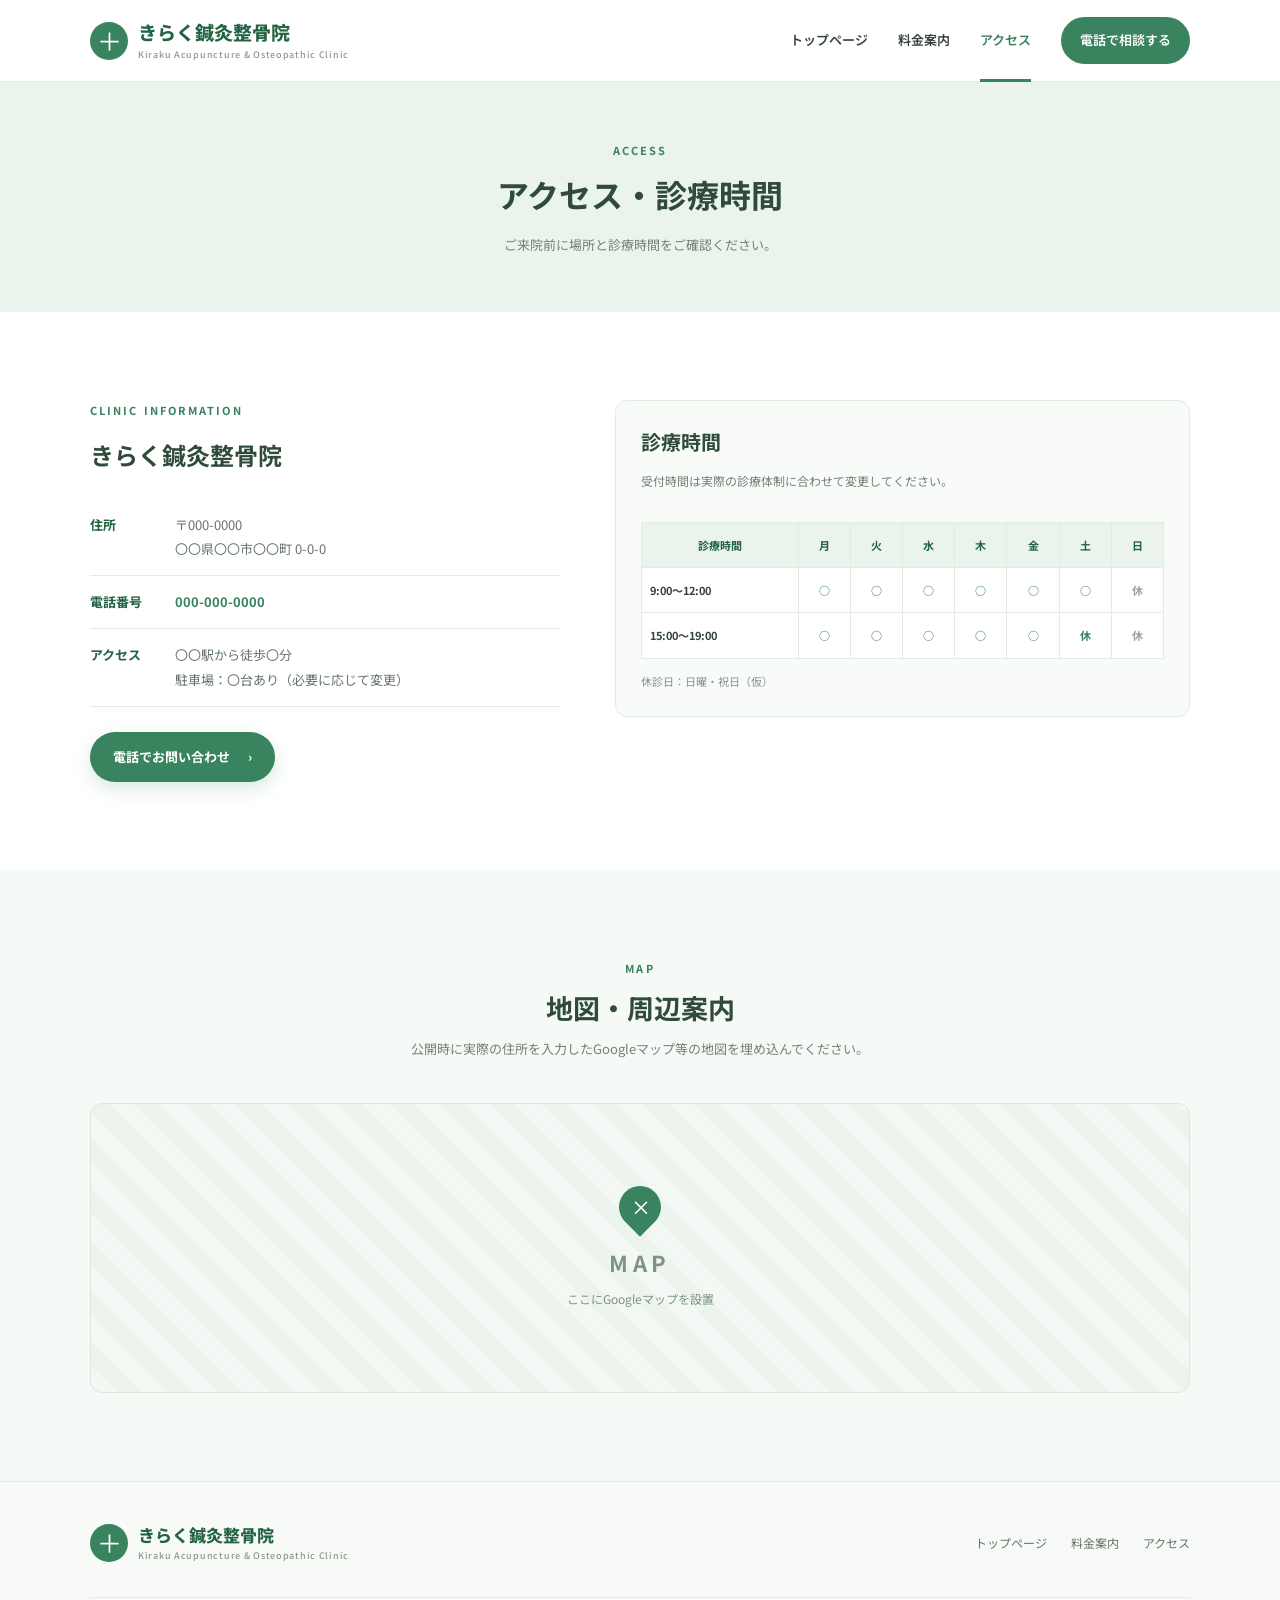
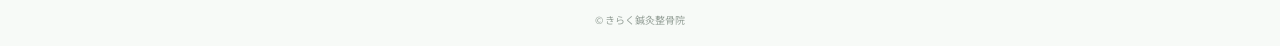
==== access.html @ f4333ecb "Add files via upload" ====
<!doctype html>
<html lang="ja">
<head><meta charset="utf-8"><meta name="viewport" content="width=device-width, initial-scale=1"><meta name="description" content="きらく鍼灸整骨院へのアクセス・診療時間。"><title>アクセス｜きらく鍼灸整骨院</title><link rel="stylesheet" href="style.css"></head>
<body>
<header class="site-header"><div class="container header-inner"><a class="logo" href="index.html"><span class="logo-mark">＋</span><span>きらく鍼灸整骨院<small>Kiraku Acupuncture & Osteopathic Clinic</small></span></a><button class="menu-toggle" aria-label="メニューを開く" aria-expanded="false" aria-controls="global-nav"><span></span><span></span><span></span></button><nav id="global-nav" class="global-nav" aria-label="メインメニュー"><a href="index.html">トップページ</a><a href="price.html">料金案内</a><a class="active" href="access.html">アクセス</a><a class="nav-cta" href="tel:0000000000">電話で相談する</a></nav></div></header>
<main>
  <section class="page-hero"><div class="container"><p class="section-label">ACCESS</p><h1>アクセス・診療時間</h1><p>ご来院前に場所と診療時間をご確認ください。</p></div></section>
  <section class="section"><div class="container access-grid">
    <div class="access-info"><p class="section-label">CLINIC INFORMATION</p><h2>きらく鍼灸整骨院</h2><dl class="info-list"><div><dt>住所</dt><dd>〒000-0000<br>〇〇県〇〇市〇〇町 0-0-0</dd></div><div><dt>電話番号</dt><dd><a href="tel:0000000000">000-000-0000</a></dd></div><div><dt>アクセス</dt><dd>〇〇駅から徒歩〇分<br>駐車場：〇台あり（必要に応じて変更）</dd></div></dl><a class="button button-primary" href="tel:0000000000">電話でお問い合わせ <span>›</span></a></div>
    <div class="hours-card"><h2>診療時間</h2><p class="muted">受付時間は実際の診療体制に合わせて変更してください。</p><div class="table-scroll"><table class="hours-table"><thead><tr><th>診療時間</th><th>月</th><th>火</th><th>水</th><th>木</th><th>金</th><th>土</th><th>日</th></tr></thead><tbody><tr><th>9:00〜12:00</th><td>○</td><td>○</td><td>○</td><td>○</td><td>○</td><td>○</td><td>休</td></tr><tr><th>15:00〜19:00</th><td>○</td><td>○</td><td>○</td><td>○</td><td>○</td><td>休</td><td>休</td></tr></tbody></table></div><p class="price-footnote">休診日：日曜・祝日（仮）</p></div>
  </div></section>
  <section class="section map-section"><div class="container"><div class="section-heading"><p class="section-label">MAP</p><h2>地図・周辺案内</h2><p>公開時に実際の住所を入力したGoogleマップ等の地図を埋め込んでください。</p></div><div class="map-placeholder"><div class="map-pin">＋</div><strong>MAP</strong><span>ここにGoogleマップを設置</span></div></div></section>
</main>
<footer class="site-footer"><div class="container footer-inner"><a class="logo footer-logo" href="index.html"><span class="logo-mark">＋</span><span>きらく鍼灸整骨院<small>Kiraku Acupuncture & Osteopathic Clinic</small></span></a><nav class="footer-nav"><a href="index.html">トップページ</a><a href="price.html">料金案内</a><a href="access.html">アクセス</a></nav></div><div class="container copyright">© きらく鍼灸整骨院</div></footer><script src="script.js"></script>
</body></html>
---- style.css ----
@import url('https://fonts.googleapis.com/css2?family=Noto+Sans+JP:wght@400;500;600;700;800&display=swap');
:root{--green:#39835f;--green-dark:#246344;--green-light:#eaf4ed;--mint:#f5faf6;--text:#34443a;--muted:#748078;--line:#e3ebe5;--white:#fff;--shadow:0 12px 35px rgba(36,99,68,.08)}
*{box-sizing:border-box}html{scroll-behavior:smooth}body{margin:0;color:var(--text);font-family:'Noto Sans JP',sans-serif;line-height:1.85;font-size:15px}a{color:inherit;text-decoration:none}button{font:inherit}.container{width:min(1100px,calc(100% - 48px));margin-inline:auto}.site-header{height:82px;background:rgba(255,255,255,.96);border-bottom:1px solid var(--line);position:sticky;top:0;z-index:20}.header-inner,.footer-inner{height:100%;display:flex;align-items:center;justify-content:space-between}.logo{display:flex;align-items:center;gap:10px;color:var(--green-dark);font-weight:800;font-size:19px;line-height:1.3}.logo small{display:block;font-size:9px;letter-spacing:.08em;font-weight:500;color:#8a9a8f;margin-top:4px}.logo-mark{display:grid;place-items:center;width:38px;height:38px;border-radius:50%;background:var(--green);color:white;font-size:25px;font-weight:400}.global-nav{display:flex;align-items:center;gap:30px;font-size:13px;font-weight:600}.global-nav>a:not(.nav-cta){padding:29px 0 26px;border-bottom:3px solid transparent}.global-nav>a.active,.global-nav>a:not(.nav-cta):hover{color:var(--green);border-color:var(--green)}.nav-cta{background:var(--green);color:white;padding:11px 19px;border-radius:30px;transition:.2s}.nav-cta:hover,.button-primary:hover{background:var(--green-dark);transform:translateY(-2px)}.menu-toggle{display:none;background:none;border:0;padding:8px}.hero{min-height:570px;background:linear-gradient(110deg,#f3faf4 0%,#edf6ef 58%,#e4f0e7 100%);position:relative;overflow:hidden;display:flex;align-items:center}.hero-content{position:relative;z-index:2;padding-block:90px}.eyebrow,.section-label{font-size:11px;letter-spacing:.19em;font-weight:700;color:var(--green);margin:0 0 16px}.hero h1{font-size:clamp(32px,4.2vw,50px);line-height:1.55;letter-spacing:.03em;margin:0 0 20px;color:#2d4938}.hero h1 span{color:var(--green)}.hero-lead{font-size:15px;color:#66766b;line-height:2}.hero-actions{display:flex;gap:13px;margin-top:30px}.button{display:inline-flex;align-items:center;justify-content:center;gap:18px;padding:13px 23px;border-radius:30px;font-size:13px;font-weight:700;transition:.2s}.button-primary{background:var(--green);color:white;box-shadow:0 7px 18px rgba(57,131,95,.18)}.button-outline{border:1px solid #a9c5b1;color:var(--green-dark);background:rgba(255,255,255,.55)}.button-outline:hover{background:white}.hero-note{font-size:11px;color:#819087;margin-top:18px}.hero-decoration{position:absolute;right:4%;top:0;width:47%;height:100%;pointer-events:none}.circle{position:absolute;border-radius:50%;border:1px solid rgba(57,131,95,.15)}.circle-one{width:470px;height:470px;right:2%;top:45px;background:rgba(255,255,255,.18)}.circle-two{width:330px;height:330px;right:14%;top:115px;background:rgba(255,255,255,.24)}.leaf{position:absolute;right:29%;top:35%;font-size:130px;color:rgba(57,131,95,.18)}.section{padding:88px 0}.intro-grid{display:grid;grid-template-columns:1fr 1.1fr;gap:80px;align-items:center}.section h2{font-size:30px;line-height:1.6;margin:0;color:#304b39}.green-text{color:var(--green)}.intro-copy{color:#68776d;line-height:2.1}.intro-copy p{margin:0 0 14px}.features-section,.map-section{background:var(--mint)}.section-heading{text-align:center;margin-bottom:42px}.section-heading .section-label{margin-bottom:8px}.section-heading h2{font-size:27px}.section-heading>p:last-child{font-size:13px;color:var(--muted);margin:8px 0 0}.feature-grid{display:grid;grid-template-columns:repeat(3,1fr);gap:22px}.feature-card{background:white;border:1px solid #edf2ee;border-radius:13px;padding:30px 26px;box-shadow:var(--shadow)}.feature-icon{width:48px;height:48px;border-radius:50%;display:grid;place-items:center;background:var(--green-light);color:var(--green);font-size:24px;margin-bottom:18px}.feature-card h3{font-size:16px;margin:0 0 10px}.feature-card p{font-size:13px;color:var(--muted);margin:0;line-height:1.9}.cta-section{background:var(--green-dark);color:white;padding:58px 0}.cta-inner{display:flex;justify-content:space-between;align-items:center;gap:30px}.cta-section .section-label{color:#c6e2ce}.cta-section h2{font-size:27px;color:white;margin:0 0 10px}.cta-section p:not(.section-label){color:#d9e9dd;font-size:13px;margin:0}.button-white{background:white;color:var(--green-dark);white-space:nowrap;padding:16px 25px}.site-footer{background:#f7faf7;border-top:1px solid var(--line);padding:28px 0 16px}.footer-inner{min-height:65px}.footer-logo{font-size:17px}.footer-nav{display:flex;gap:24px;font-size:12px;color:#65746a}.footer-nav a:hover{color:var(--green)}.copyright{border-top:1px solid var(--line);margin-top:22px;padding-top:13px;text-align:center;color:#96a199;font-size:10px}.page-hero{background:var(--green-light);padding:58px 0 55px;text-align:center}.page-hero .section-label{margin-bottom:5px}.page-hero h1{font-size:32px;margin:0;color:#304b39}.page-hero p:last-child{font-size:13px;color:var(--muted);margin:8px 0 0}.narrow-container{max-width:820px}.notice{padding:18px 22px;border-left:4px solid #91b99c;background:#f4f9f5;border-radius:5px;margin-bottom:35px}.notice strong{color:var(--green-dark)}.notice p{font-size:12px;color:#69786e;margin:4px 0 0}.price-block{border:1px solid var(--line);border-radius:12px;padding:25px 28px;margin-bottom:24px;box-shadow:var(--shadow)}.price-block-heading{display:flex;align-items:center;justify-content:space-between;border-bottom:1px solid var(--line);padding-bottom:15px;margin-bottom:14px}.price-block-heading h2{font-size:20px;margin:0}.price-block-heading span{font-size:11px;color:var(--green);background:var(--green-light);padding:4px 12px;border-radius:20px}.muted{font-size:12px;color:var(--muted)}.price-row{display:flex;justify-content:space-between;gap:20px;padding:15px 2px;border-bottom:1px dashed var(--line);font-size:13px}.price-row:last-of-type{border-bottom:0}.price-row strong{color:var(--green-dark);text-align:right}.price-row small{font-weight:400;font-size:11px}.price-footnote{font-size:11px;color:#87938b;margin:12px 0 0}.center-action{text-align:center;padding-top:20px}.center-action p{font-size:13px;color:var(--muted)}.access-grid{display:grid;grid-template-columns:.9fr 1.1fr;gap:55px;align-items:start}.access-info h2{font-size:24px;margin:0 0 25px}.info-list{margin:0 0 25px}.info-list>div{display:grid;grid-template-columns:85px 1fr;padding:14px 0;border-bottom:1px solid var(--line);font-size:13px}.info-list dt{font-weight:700;color:var(--green-dark)}.info-list dd{margin:0;color:#65746a}.info-list dd a{color:var(--green);font-weight:700}.hours-card{background:#f8fbf8;border:1px solid var(--line);border-radius:12px;padding:25px}.hours-card h2{font-size:20px;margin:0}.table-scroll{overflow-x:auto}.hours-table{width:100%;border-collapse:collapse;text-align:center;font-size:11px;white-space:nowrap;margin-top:18px}.hours-table th,.hours-table td{padding:12px 8px;border:1px solid #e2ebe4}.hours-table thead th{background:#eaf4ed;color:var(--green-dark)}.hours-table tbody th{background:white;text-align:left}.hours-table td{background:white;color:var(--green);font-weight:700}.hours-table td:last-child{color:#9aa49d}.map-placeholder{min-height:290px;border:1px solid #dce8df;border-radius:12px;background:repeating-linear-gradient(45deg,#f4f8f4,#f4f8f4 18px,#edf4ee 18px,#edf4ee 36px);display:flex;flex-direction:column;align-items:center;justify-content:center;color:#7d9383;gap:5px}.map-placeholder strong{letter-spacing:.2em;font-size:22px}.map-placeholder span{font-size:12px}.map-pin{width:42px;height:42px;border-radius:50% 50% 50% 0;transform:rotate(-45deg);background:var(--green);color:white;display:grid;place-items:center;font-size:23px;margin-bottom:9px}.map-pin::first-letter{transform:rotate(45deg)}.sp-only{display:none}
@media(max-width:800px){.global-nav{gap:16px}.global-nav>a:not(.nav-cta){font-size:12px}.nav-cta{padding:9px 13px}.hero-decoration{right:-16%;opacity:.7}.intro-grid{gap:35px}.access-grid{gap:28px}}
@media(max-width:640px){body{font-size:14px}.container{width:min(100% - 36px,520px)}.site-header{height:70px}.logo{font-size:16px}.logo-mark{width:34px;height:34px}.logo small{font-size:8px}.menu-toggle{display:flex;flex-direction:column;gap:5px}.menu-toggle span{display:block;width:24px;height:2px;background:var(--green-dark);border-radius:2px}.global-nav{display:none;position:absolute;top:69px;left:0;right:0;background:white;padding:12px 22px 20px;box-shadow:0 12px 20px rgba(0,0,0,.08);align-items:stretch;gap:0;flex-direction:column}.global-nav.open{display:flex}.global-nav>a:not(.nav-cta){padding:12px 3px;border-bottom:1px solid var(--line)}.global-nav>a.active{border-bottom:1px solid var(--line)}.nav-cta{text-align:center;margin-top:13px}.hero{min-height:540px}.hero-content{padding-block:75px}.hero h1{font-size:31px}.hero-lead{font-size:13px}.hero-decoration{right:-55%;opacity:.55}.circle-one{width:350px;height:350px}.circle-two{width:250px;height:250px}.leaf{font-size:90px}.hero-actions{align-items:flex-start;flex-direction:column}.button{min-width:205px}.sp-only{display:block}.section{padding:62px 0}.intro-grid{grid-template-columns:1fr;gap:18px}.section h2{font-size:25px}.feature-grid{grid-template-columns:1fr;gap:14px}.feature-card{padding:24px}.section-heading{margin-bottom:28px}.section-heading h2{font-size:23px}.cta-inner{align-items:flex-start;flex-direction:column}.cta-section h2{font-size:24px}.footer-inner{align-items:flex-start;flex-direction:column;gap:20px}.footer-nav{flex-wrap:wrap;gap:18px}.page-hero{padding:43px 0}.page-hero h1{font-size:27px}.price-block{padding:20px 17px}.price-block-heading h2{font-size:18px}.price-row{font-size:12px;gap:10px}.access-grid{grid-template-columns:1fr;gap:30px}.hours-card{padding:19px 14px}.hours-table{font-size:10px}.hours-table th,.hours-table td{padding:10px 6px}.info-list>div{grid-template-columns:75px 1fr}.map-placeholder{min-height:230px}}
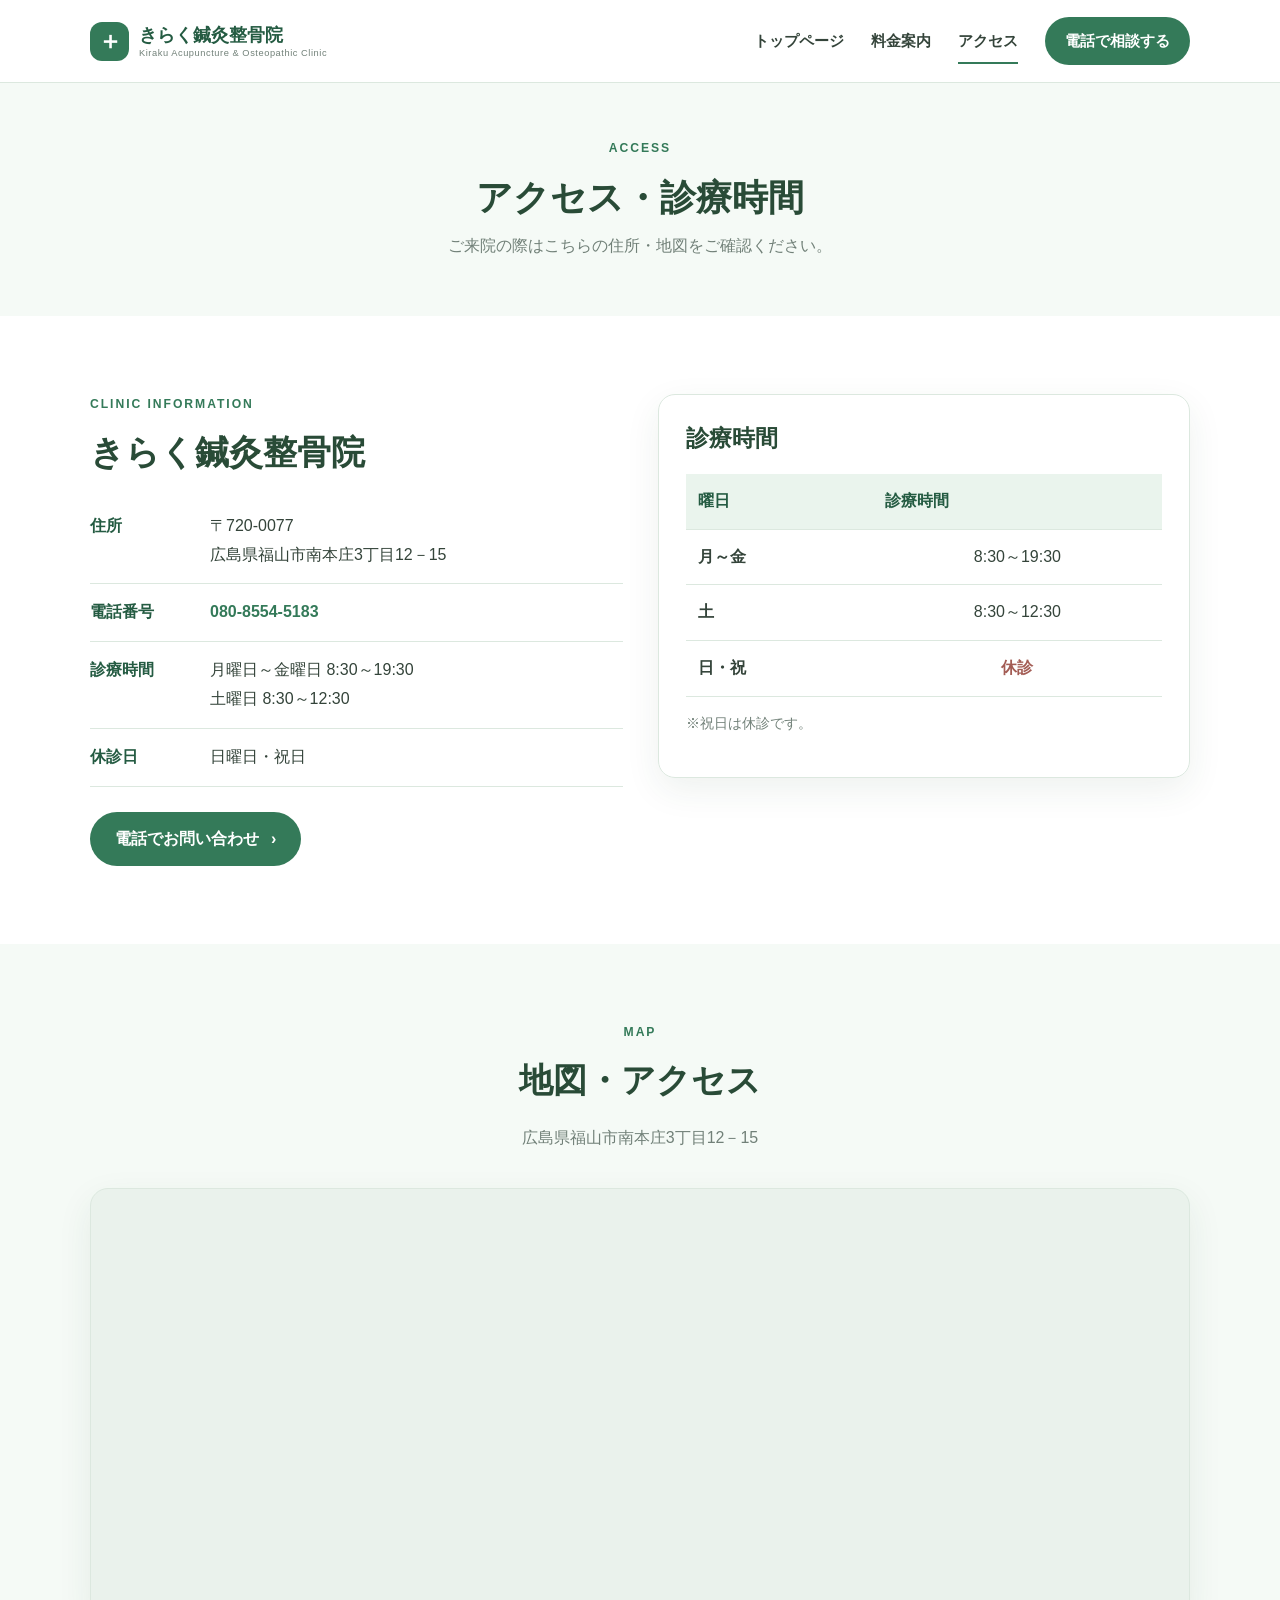
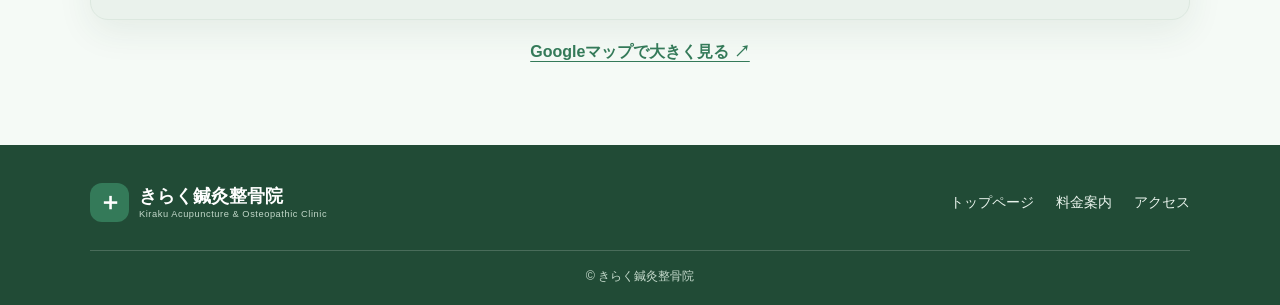
==== commit 4f86242d: "Add files via upload" ====
--- a/access.html
+++ b/access.html
@@ -1,15 +1,44 @@
 <!doctype html>
 <html lang="ja">
-<head><meta charset="utf-8"><meta name="viewport" content="width=device-width, initial-scale=1"><meta name="description" content="きらく鍼灸整骨院へのアクセス・診療時間。"><title>アクセス｜きらく鍼灸整骨院</title><link rel="stylesheet" href="style.css"></head>
+<head>
+  <meta charset="utf-8">
+  <meta name="viewport" content="width=device-width, initial-scale=1">
+  <meta name="description" content="きらく鍼灸整骨院へのアクセス・診療時間。広島県福山市南本庄3丁目12-15。">
+  <title>アクセス・診療時間｜きらく鍼灸整骨院</title>
+  <link rel="stylesheet" href="style.css">
+</head>
 <body>
-<header class="site-header"><div class="container header-inner"><a class="logo" href="index.html"><span class="logo-mark">＋</span><span>きらく鍼灸整骨院<small>Kiraku Acupuncture & Osteopathic Clinic</small></span></a><button class="menu-toggle" aria-label="メニューを開く" aria-expanded="false" aria-controls="global-nav"><span></span><span></span><span></span></button><nav id="global-nav" class="global-nav" aria-label="メインメニュー"><a href="index.html">トップページ</a><a href="price.html">料金案内</a><a class="active" href="access.html">アクセス</a><a class="nav-cta" href="tel:0000000000">電話で相談する</a></nav></div></header>
+<header class="site-header"><div class="container header-inner">
+  <a class="logo" href="index.html"><span class="logo-mark">＋</span><span>きらく鍼灸整骨院<small>Kiraku Acupuncture &amp; Osteopathic Clinic</small></span></a>
+  <button class="menu-toggle" aria-label="メニューを開く" aria-expanded="false" aria-controls="global-nav"><span></span><span></span><span></span></button>
+  <nav id="global-nav" class="global-nav" aria-label="メインメニュー"><a href="index.html">トップページ</a><a href="price.html">料金案内</a><a class="active" href="access.html">アクセス</a><a class="nav-cta" href="tel:08085545183">電話で相談する</a></nav>
+</div></header>
 <main>
-  <section class="page-hero"><div class="container"><p class="section-label">ACCESS</p><h1>アクセス・診療時間</h1><p>ご来院前に場所と診療時間をご確認ください。</p></div></section>
+  <section class="page-hero"><div class="container"><p class="section-label">ACCESS</p><h1>アクセス・診療時間</h1><p>ご来院の際はこちらの住所・地図をご確認ください。</p></div></section>
   <section class="section"><div class="container access-grid">
-    <div class="access-info"><p class="section-label">CLINIC INFORMATION</p><h2>きらく鍼灸整骨院</h2><dl class="info-list"><div><dt>住所</dt><dd>〒000-0000<br>〇〇県〇〇市〇〇町 0-0-0</dd></div><div><dt>電話番号</dt><dd><a href="tel:0000000000">000-000-0000</a></dd></div><div><dt>アクセス</dt><dd>〇〇駅から徒歩〇分<br>駐車場：〇台あり（必要に応じて変更）</dd></div></dl><a class="button button-primary" href="tel:0000000000">電話でお問い合わせ <span>›</span></a></div>
-    <div class="hours-card"><h2>診療時間</h2><p class="muted">受付時間は実際の診療体制に合わせて変更してください。</p><div class="table-scroll"><table class="hours-table"><thead><tr><th>診療時間</th><th>月</th><th>火</th><th>水</th><th>木</th><th>金</th><th>土</th><th>日</th></tr></thead><tbody><tr><th>9:00〜12:00</th><td>○</td><td>○</td><td>○</td><td>○</td><td>○</td><td>○</td><td>休</td></tr><tr><th>15:00〜19:00</th><td>○</td><td>○</td><td>○</td><td>○</td><td>○</td><td>休</td><td>休</td></tr></tbody></table></div><p class="price-footnote">休診日：日曜・祝日（仮）</p></div>
+    <div class="access-info"><p class="section-label">CLINIC INFORMATION</p><h2>きらく鍼灸整骨院</h2>
+      <dl class="info-list">
+        <div><dt>住所</dt><dd>〒720-0077<br>広島県福山市南本庄3丁目12－15</dd></div>
+        <div><dt>電話番号</dt><dd><a href="tel:08085545183">080-8554-5183</a></dd></div>
+        <div><dt>診療時間</dt><dd>月曜日～金曜日 8:30～19:30<br>土曜日 8:30～12:30</dd></div>
+        <div><dt>休診日</dt><dd>日曜日・祝日</dd></div>
+      </dl>
+      <a class="button button-primary" href="tel:08085545183">電話でお問い合わせ <span>›</span></a>
+    </div>
+    <div class="hours-card"><h2>診療時間</h2>
+      <div class="table-scroll"><table class="hours-table"><thead><tr><th>曜日</th><th>診療時間</th></tr></thead><tbody>
+        <tr><th>月～金</th><td>8:30～19:30</td></tr>
+        <tr><th>土</th><td>8:30～12:30</td></tr>
+        <tr><th>日・祝</th><td class="closed">休診</td></tr>
+      </tbody></table></div>
+      <p class="price-footnote">※祝日は休診です。</p>
+    </div>
   </div></section>
-  <section class="section map-section"><div class="container"><div class="section-heading"><p class="section-label">MAP</p><h2>地図・周辺案内</h2><p>公開時に実際の住所を入力したGoogleマップ等の地図を埋め込んでください。</p></div><div class="map-placeholder"><div class="map-pin">＋</div><strong>MAP</strong><span>ここにGoogleマップを設置</span></div></div></section>
+  <section class="section map-section"><div class="container"><div class="section-heading"><p class="section-label">MAP</p><h2>地図・アクセス</h2><p>広島県福山市南本庄3丁目12－15</p></div>
+    <div class="map-frame"><iframe title="きらく鍼灸整骨院 周辺地図" src="https://www.google.com/maps?q=%E5%BA%83%E5%B3%B6%E7%9C%8C%E7%A6%8F%E5%B1%B1%E5%B8%82%E5%8D%97%E6%9C%AC%E5%BA%843%E4%B8%81%E7%9B%AE12-15&output=embed" loading="lazy" referrerpolicy="no-referrer-when-downgrade" allowfullscreen></iframe></div>
+    <div class="map-link-wrap"><a class="text-link" href="https://www.google.com/maps/search/?api=1&query=%E5%BA%83%E5%B3%B6%E7%9C%8C%E7%A6%8F%E5%B1%B1%E5%B8%82%E5%8D%97%E6%9C%AC%E5%BA%843%E4%B8%81%E7%9B%AE12-15" target="_blank" rel="noopener">Googleマップで大きく見る ↗</a></div>
+  </div></section>
 </main>
-<footer class="site-footer"><div class="container footer-inner"><a class="logo footer-logo" href="index.html"><span class="logo-mark">＋</span><span>きらく鍼灸整骨院<small>Kiraku Acupuncture & Osteopathic Clinic</small></span></a><nav class="footer-nav"><a href="index.html">トップページ</a><a href="price.html">料金案内</a><a href="access.html">アクセス</a></nav></div><div class="container copyright">© きらく鍼灸整骨院</div></footer><script src="script.js"></script>
-</body></html>
+<footer class="site-footer"><div class="container footer-inner"><a class="logo footer-logo" href="index.html"><span class="logo-mark">＋</span><span>きらく鍼灸整骨院<small>Kiraku Acupuncture &amp; Osteopathic Clinic</small></span></a><nav class="footer-nav"><a href="index.html">トップページ</a><a href="price.html">料金案内</a><a href="access.html">アクセス</a></nav></div><div class="container copyright">© きらく鍼灸整骨院</div></footer>
+<script src="script.js"></script>
+</body></html>
--- a/style.css
+++ b/style.css
@@ -1,5 +1,4 @@
-@import url('https://fonts.googleapis.com/css2?family=Noto+Sans+JP:wght@400;500;600;700;800&display=swap');
-:root{--green:#39835f;--green-dark:#246344;--green-light:#eaf4ed;--mint:#f5faf6;--text:#34443a;--muted:#748078;--line:#e3ebe5;--white:#fff;--shadow:0 12px 35px rgba(36,99,68,.08)}
-*{box-sizing:border-box}html{scroll-behavior:smooth}body{margin:0;color:var(--text);font-family:'Noto Sans JP',sans-serif;line-height:1.85;font-size:15px}a{color:inherit;text-decoration:none}button{font:inherit}.container{width:min(1100px,calc(100% - 48px));margin-inline:auto}.site-header{height:82px;background:rgba(255,255,255,.96);border-bottom:1px solid var(--line);position:sticky;top:0;z-index:20}.header-inner,.footer-inner{height:100%;display:flex;align-items:center;justify-content:space-between}.logo{display:flex;align-items:center;gap:10px;color:var(--green-dark);font-weight:800;font-size:19px;line-height:1.3}.logo small{display:block;font-size:9px;letter-spacing:.08em;font-weight:500;color:#8a9a8f;margin-top:4px}.logo-mark{display:grid;place-items:center;width:38px;height:38px;border-radius:50%;background:var(--green);color:white;font-size:25px;font-weight:400}.global-nav{display:flex;align-items:center;gap:30px;font-size:13px;font-weight:600}.global-nav>a:not(.nav-cta){padding:29px 0 26px;border-bottom:3px solid transparent}.global-nav>a.active,.global-nav>a:not(.nav-cta):hover{color:var(--green);border-color:var(--green)}.nav-cta{background:var(--green);color:white;padding:11px 19px;border-radius:30px;transition:.2s}.nav-cta:hover,.button-primary:hover{background:var(--green-dark);transform:translateY(-2px)}.menu-toggle{display:none;background:none;border:0;padding:8px}.hero{min-height:570px;background:linear-gradient(110deg,#f3faf4 0%,#edf6ef 58%,#e4f0e7 100%);position:relative;overflow:hidden;display:flex;align-items:center}.hero-content{position:relative;z-index:2;padding-block:90px}.eyebrow,.section-label{font-size:11px;letter-spacing:.19em;font-weight:700;color:var(--green);margin:0 0 16px}.hero h1{font-size:clamp(32px,4.2vw,50px);line-height:1.55;letter-spacing:.03em;margin:0 0 20px;color:#2d4938}.hero h1 span{color:var(--green)}.hero-lead{font-size:15px;color:#66766b;line-height:2}.hero-actions{display:flex;gap:13px;margin-top:30px}.button{display:inline-flex;align-items:center;justify-content:center;gap:18px;padding:13px 23px;border-radius:30px;font-size:13px;font-weight:700;transition:.2s}.button-primary{background:var(--green);color:white;box-shadow:0 7px 18px rgba(57,131,95,.18)}.button-outline{border:1px solid #a9c5b1;color:var(--green-dark);background:rgba(255,255,255,.55)}.button-outline:hover{background:white}.hero-note{font-size:11px;color:#819087;margin-top:18px}.hero-decoration{position:absolute;right:4%;top:0;width:47%;height:100%;pointer-events:none}.circle{position:absolute;border-radius:50%;border:1px solid rgba(57,131,95,.15)}.circle-one{width:470px;height:470px;right:2%;top:45px;background:rgba(255,255,255,.18)}.circle-two{width:330px;height:330px;right:14%;top:115px;background:rgba(255,255,255,.24)}.leaf{position:absolute;right:29%;top:35%;font-size:130px;color:rgba(57,131,95,.18)}.section{padding:88px 0}.intro-grid{display:grid;grid-template-columns:1fr 1.1fr;gap:80px;align-items:center}.section h2{font-size:30px;line-height:1.6;margin:0;color:#304b39}.green-text{color:var(--green)}.intro-copy{color:#68776d;line-height:2.1}.intro-copy p{margin:0 0 14px}.features-section,.map-section{background:var(--mint)}.section-heading{text-align:center;margin-bottom:42px}.section-heading .section-label{margin-bottom:8px}.section-heading h2{font-size:27px}.section-heading>p:last-child{font-size:13px;color:var(--muted);margin:8px 0 0}.feature-grid{display:grid;grid-template-columns:repeat(3,1fr);gap:22px}.feature-card{background:white;border:1px solid #edf2ee;border-radius:13px;padding:30px 26px;box-shadow:var(--shadow)}.feature-icon{width:48px;height:48px;border-radius:50%;display:grid;place-items:center;background:var(--green-light);color:var(--green);font-size:24px;margin-bottom:18px}.feature-card h3{font-size:16px;margin:0 0 10px}.feature-card p{font-size:13px;color:var(--muted);margin:0;line-height:1.9}.cta-section{background:var(--green-dark);color:white;padding:58px 0}.cta-inner{display:flex;justify-content:space-between;align-items:center;gap:30px}.cta-section .section-label{color:#c6e2ce}.cta-section h2{font-size:27px;color:white;margin:0 0 10px}.cta-section p:not(.section-label){color:#d9e9dd;font-size:13px;margin:0}.button-white{background:white;color:var(--green-dark);white-space:nowrap;padding:16px 25px}.site-footer{background:#f7faf7;border-top:1px solid var(--line);padding:28px 0 16px}.footer-inner{min-height:65px}.footer-logo{font-size:17px}.footer-nav{display:flex;gap:24px;font-size:12px;color:#65746a}.footer-nav a:hover{color:var(--green)}.copyright{border-top:1px solid var(--line);margin-top:22px;padding-top:13px;text-align:center;color:#96a199;font-size:10px}.page-hero{background:var(--green-light);padding:58px 0 55px;text-align:center}.page-hero .section-label{margin-bottom:5px}.page-hero h1{font-size:32px;margin:0;color:#304b39}.page-hero p:last-child{font-size:13px;color:var(--muted);margin:8px 0 0}.narrow-container{max-width:820px}.notice{padding:18px 22px;border-left:4px solid #91b99c;background:#f4f9f5;border-radius:5px;margin-bottom:35px}.notice strong{color:var(--green-dark)}.notice p{font-size:12px;color:#69786e;margin:4px 0 0}.price-block{border:1px solid var(--line);border-radius:12px;padding:25px 28px;margin-bottom:24px;box-shadow:var(--shadow)}.price-block-heading{display:flex;align-items:center;justify-content:space-between;border-bottom:1px solid var(--line);padding-bottom:15px;margin-bottom:14px}.price-block-heading h2{font-size:20px;margin:0}.price-block-heading span{font-size:11px;color:var(--green);background:var(--green-light);padding:4px 12px;border-radius:20px}.muted{font-size:12px;color:var(--muted)}.price-row{display:flex;justify-content:space-between;gap:20px;padding:15px 2px;border-bottom:1px dashed var(--line);font-size:13px}.price-row:last-of-type{border-bottom:0}.price-row strong{color:var(--green-dark);text-align:right}.price-row small{font-weight:400;font-size:11px}.price-footnote{font-size:11px;color:#87938b;margin:12px 0 0}.center-action{text-align:center;padding-top:20px}.center-action p{font-size:13px;color:var(--muted)}.access-grid{display:grid;grid-template-columns:.9fr 1.1fr;gap:55px;align-items:start}.access-info h2{font-size:24px;margin:0 0 25px}.info-list{margin:0 0 25px}.info-list>div{display:grid;grid-template-columns:85px 1fr;padding:14px 0;border-bottom:1px solid var(--line);font-size:13px}.info-list dt{font-weight:700;color:var(--green-dark)}.info-list dd{margin:0;color:#65746a}.info-list dd a{color:var(--green);font-weight:700}.hours-card{background:#f8fbf8;border:1px solid var(--line);border-radius:12px;padding:25px}.hours-card h2{font-size:20px;margin:0}.table-scroll{overflow-x:auto}.hours-table{width:100%;border-collapse:collapse;text-align:center;font-size:11px;white-space:nowrap;margin-top:18px}.hours-table th,.hours-table td{padding:12px 8px;border:1px solid #e2ebe4}.hours-table thead th{background:#eaf4ed;color:var(--green-dark)}.hours-table tbody th{background:white;text-align:left}.hours-table td{background:white;color:var(--green);font-weight:700}.hours-table td:last-child{color:#9aa49d}.map-placeholder{min-height:290px;border:1px solid #dce8df;border-radius:12px;background:repeating-linear-gradient(45deg,#f4f8f4,#f4f8f4 18px,#edf4ee 18px,#edf4ee 36px);display:flex;flex-direction:column;align-items:center;justify-content:center;color:#7d9383;gap:5px}.map-placeholder strong{letter-spacing:.2em;font-size:22px}.map-placeholder span{font-size:12px}.map-pin{width:42px;height:42px;border-radius:50% 50% 50% 0;transform:rotate(-45deg);background:var(--green);color:white;display:grid;place-items:center;font-size:23px;margin-bottom:9px}.map-pin::first-letter{transform:rotate(45deg)}.sp-only{display:none}
-@media(max-width:800px){.global-nav{gap:16px}.global-nav>a:not(.nav-cta){font-size:12px}.nav-cta{padding:9px 13px}.hero-decoration{right:-16%;opacity:.7}.intro-grid{gap:35px}.access-grid{gap:28px}}
-@media(max-width:640px){body{font-size:14px}.container{width:min(100% - 36px,520px)}.site-header{height:70px}.logo{font-size:16px}.logo-mark{width:34px;height:34px}.logo small{font-size:8px}.menu-toggle{display:flex;flex-direction:column;gap:5px}.menu-toggle span{display:block;width:24px;height:2px;background:var(--green-dark);border-radius:2px}.global-nav{display:none;position:absolute;top:69px;left:0;right:0;background:white;padding:12px 22px 20px;box-shadow:0 12px 20px rgba(0,0,0,.08);align-items:stretch;gap:0;flex-direction:column}.global-nav.open{display:flex}.global-nav>a:not(.nav-cta){padding:12px 3px;border-bottom:1px solid var(--line)}.global-nav>a.active{border-bottom:1px solid var(--line)}.nav-cta{text-align:center;margin-top:13px}.hero{min-height:540px}.hero-content{padding-block:75px}.hero h1{font-size:31px}.hero-lead{font-size:13px}.hero-decoration{right:-55%;opacity:.55}.circle-one{width:350px;height:350px}.circle-two{width:250px;height:250px}.leaf{font-size:90px}.hero-actions{align-items:flex-start;flex-direction:column}.button{min-width:205px}.sp-only{display:block}.section{padding:62px 0}.intro-grid{grid-template-columns:1fr;gap:18px}.section h2{font-size:25px}.feature-grid{grid-template-columns:1fr;gap:14px}.feature-card{padding:24px}.section-heading{margin-bottom:28px}.section-heading h2{font-size:23px}.cta-inner{align-items:flex-start;flex-direction:column}.cta-section h2{font-size:24px}.footer-inner{align-items:flex-start;flex-direction:column;gap:20px}.footer-nav{flex-wrap:wrap;gap:18px}.page-hero{padding:43px 0}.page-hero h1{font-size:27px}.price-block{padding:20px 17px}.price-block-heading h2{font-size:18px}.price-row{font-size:12px;gap:10px}.access-grid{grid-template-columns:1fr;gap:30px}.hours-card{padding:19px 14px}.hours-table{font-size:10px}.hours-table th,.hours-table td{padding:10px 6px}.info-list>div{grid-template-columns:75px 1fr}.map-placeholder{min-height:230px}}
+@charset "UTF-8";
+:root{--green:#347a59;--green-dark:#245b42;--green-light:#eaf4ed;--mint:#f5faf6;--text:#34443a;--muted:#718078;--line:#dce8df;--white:#fff;--shadow:0 12px 35px rgba(34,76,52,.08)}
+*{box-sizing:border-box}html{scroll-behavior:smooth}body{margin:0;color:var(--text);font-family:"Noto Sans JP","Hiragino Kaku Gothic ProN",Meiryo,sans-serif;line-height:1.8;background:#fff}a{color:inherit;text-decoration:none}a:hover{color:var(--green)}.container{width:min(1100px,calc(100% - 40px));margin-inline:auto}.site-header{position:sticky;top:0;z-index:20;background:rgba(255,255,255,.96);border-bottom:1px solid var(--line);backdrop-filter:blur(12px)}.header-inner{min-height:82px;display:flex;align-items:center;justify-content:space-between;gap:24px}.logo{display:flex;align-items:center;gap:10px;font-weight:800;color:var(--green-dark);font-size:1.12rem;line-height:1.35}.logo small{display:block;font-size:.58rem;letter-spacing:.06em;color:var(--muted);font-weight:500}.logo-mark{display:grid;place-items:center;width:39px;height:39px;border-radius:12px;background:var(--green);color:#fff;font-size:1.5rem}.global-nav{display:flex;align-items:center;gap:27px;font-size:.91rem;font-weight:600}.global-nav>a:not(.nav-cta){padding:28px 0;position:relative}.global-nav>a.active:not(.nav-cta):after{content:"";position:absolute;bottom:18px;left:0;right:0;height:2px;background:var(--green)}.nav-cta,.button{display:inline-flex;align-items:center;justify-content:center;gap:12px;border-radius:999px;font-weight:700;transition:.2s}.nav-cta{background:var(--green);color:#fff;padding:11px 20px}.nav-cta:hover,.button-primary:hover{background:var(--green-dark);color:#fff}.menu-toggle{display:none}.hero{position:relative;overflow:hidden;background:linear-gradient(115deg,#f4faf5 0%,#e8f3eb 58%,#f8fbf8 100%);padding:105px 0 100px}.hero-content{position:relative;z-index:2}.eyebrow,.section-label{margin:0 0 12px;color:var(--green);font-size:.76rem;font-weight:800;letter-spacing:.16em}.hero h1{font-size:clamp(2rem,5vw,3.5rem);line-height:1.45;letter-spacing:.02em;margin:0 0 20px;color:#294b37}.hero h1 span{color:var(--green)}.hero-lead{font-size:1.05rem;color:#5d7064}.hero-actions{display:flex;gap:13px;flex-wrap:wrap;margin-top:30px}.button{padding:13px 25px;min-height:50px}.button-primary{background:var(--green);color:#fff}.button-outline{border:1px solid #9cbaa6;color:var(--green-dark);background:#fff}.button-white{background:#fff;color:var(--green-dark)}.hero-note{font-size:.85rem;color:var(--muted);margin-top:18px}.hero-decoration{position:absolute;right:8%;top:8%;width:390px;height:390px;opacity:.55}.circle{position:absolute;border-radius:50%;border:1px solid #b7d4c0}.circle-one{width:330px;height:330px;right:0;top:0}.circle-two{width:230px;height:230px;right:50px;top:50px;background:rgba(255,255,255,.35)}.leaf{position:absolute;right:145px;top:125px;color:#8db89a;font-size:5rem}.section{padding:78px 0}.intro-grid{display:grid;grid-template-columns:.9fr 1.1fr;gap:70px;align-items:center}.section h2,.page-hero h1{color:#294b37;line-height:1.45}.section h2{font-size:clamp(1.55rem,3vw,2.15rem);margin:0 0 18px}.green-text{color:var(--green)}.intro-copy p{margin:0 0 14px}.section-heading{text-align:center;margin:0 auto 35px;max-width:650px}.section-heading>p:last-child{color:var(--muted);margin:0}.features-section{background:var(--mint)}.feature-grid{display:grid;grid-template-columns:repeat(3,1fr);gap:20px}.feature-card{background:#fff;border:1px solid var(--line);border-radius:18px;padding:28px 25px;box-shadow:var(--shadow)}.feature-icon{width:48px;height:48px;display:grid;place-items:center;border-radius:15px;background:var(--green-light);color:var(--green);font-size:1.5rem}.feature-card h3{font-size:1.08rem;margin:17px 0 8px;color:#315a40}.feature-card p{font-size:.92rem;color:var(--muted);margin:0}.cta-section{background:var(--green);color:#fff}.cta-inner{display:flex;justify-content:space-between;align-items:center;gap:30px}.cta-inner .section-label,.cta-inner h2{color:#fff}.cta-inner h2{margin:0 0 10px}.cta-inner p:last-child{margin:0;color:#e2f0e6}.page-hero{padding:55px 0;background:var(--mint);text-align:center}.page-hero h1{font-size:2.25rem;margin:0 0 8px}.page-hero p:last-child{margin:0;color:var(--muted)}.narrow-container{max-width:780px}.notice{padding:18px 22px;border-radius:12px;background:#f2f8f3;border:1px solid var(--line);margin-bottom:28px}.notice p{margin:5px 0 0;font-size:.92rem}.price-block{border:1px solid var(--line);border-radius:16px;padding:25px;margin:22px 0}.price-block-heading{display:flex;justify-content:space-between;align-items:center;gap:15px;border-bottom:1px solid var(--line);padding-bottom:14px}.price-block-heading h2{margin:0;font-size:1.35rem}.price-block-heading span{font-size:.83rem;color:var(--green)}.price-row{display:flex;justify-content:space-between;gap:20px;padding:15px 0;border-bottom:1px dashed var(--line)}.price-row:last-of-type{border-bottom:0}.price-row strong{text-align:right}.price-row small,.muted,.price-footnote{color:var(--muted);font-size:.88rem}.center-action{text-align:center;padding-top:25px}.access-grid{display:grid;grid-template-columns:1fr 1fr;gap:35px;align-items:start}.access-info h2{margin:0 0 20px}.info-list{margin:0 0 25px}.info-list>div{display:grid;grid-template-columns:105px 1fr;gap:15px;padding:14px 0;border-bottom:1px solid var(--line)}.info-list dt{font-weight:700;color:var(--green-dark)}.info-list dd{margin:0}.info-list dd a{color:var(--green);font-weight:700}.hours-card{padding:27px;border:1px solid var(--line);border-radius:17px;box-shadow:var(--shadow)}.hours-card h2{margin:0 0 18px;font-size:1.45rem}.table-scroll{overflow-x:auto}.hours-table{width:100%;border-collapse:collapse;text-align:left}.hours-table th,.hours-table td{padding:13px 12px;border-bottom:1px solid var(--line)}.hours-table thead th{background:var(--green-light);color:var(--green-dark)}.hours-table tbody th{font-weight:700}.hours-table td{text-align:center}.hours-table .closed{color:#a35c54;font-weight:700}.map-section{background:var(--mint)}.map-frame{overflow:hidden;border-radius:18px;border:1px solid var(--line);box-shadow:var(--shadow);background:#eaf2ec}.map-frame iframe{display:block;width:100%;height:430px;border:0}.map-link-wrap{text-align:center;margin-top:18px}.text-link{color:var(--green);font-weight:700;text-decoration:underline;text-underline-offset:4px}.site-footer{background:#214b36;color:#e9f3ec;padding:38px 0 18px}.footer-inner{display:flex;justify-content:space-between;align-items:center;gap:25px}.footer-logo{color:#fff}.footer-logo small{color:#c3d8ca}.footer-nav{display:flex;gap:22px;font-size:.88rem}.copyright{border-top:1px solid rgba(255,255,255,.18);margin-top:28px;padding-top:14px;text-align:center;font-size:.78rem;color:#c3d8ca}.sp-only{display:none}
+@media(max-width:760px){.container{width:min(100% - 32px,600px)}.header-inner{min-height:70px}.menu-toggle{display:flex;width:42px;height:42px;border:1px solid var(--line);border-radius:10px;background:#fff;flex-direction:column;justify-content:center;align-items:center;gap:5px}.menu-toggle span{display:block;width:19px;height:2px;background:var(--green-dark)}.global-nav{display:none;position:absolute;top:69px;left:0;right:0;background:#fff;padding:12px 22px 22px;border-bottom:1px solid var(--line);box-shadow:var(--shadow);flex-direction:column;align-items:stretch;gap:0}.global-nav.open{display:flex}.global-nav>a:not(.nav-cta){padding:12px 4px}.global-nav>a.active:not(.nav-cta):after{display:none}.nav-cta{margin-top:8px;text-align:center}.hero{padding:75px 0 70px}.hero-decoration{right:-190px;top:20px;opacity:.3}.hero h1{font-size:2rem}.hero-lead{font-size:.95rem}.section{padding:58px 0}.intro-grid,.access-grid{grid-template-columns:1fr;gap:25px}.feature-grid{grid-template-columns:1fr;gap:14px}.feature-card{padding:22px}.cta-inner{align-items:flex-start;flex-direction:column}.page-hero{padding:42px 0}.page-hero h1{font-size:1.8rem}.price-block{padding:20px 16px}.price-row{align-items:flex-start;flex-direction:column;gap:4px}.price-row strong{text-align:left}.info-list>div{grid-template-columns:88px 1fr;gap:10px}.hours-card{padding:21px 15px}.hours-table th,.hours-table td{padding:11px 9px}.map-frame iframe{height:330px}.footer-inner{align-items:flex-start;flex-direction:column}.footer-nav{flex-wrap:wrap;gap:15px}.sp-only{display:block}}
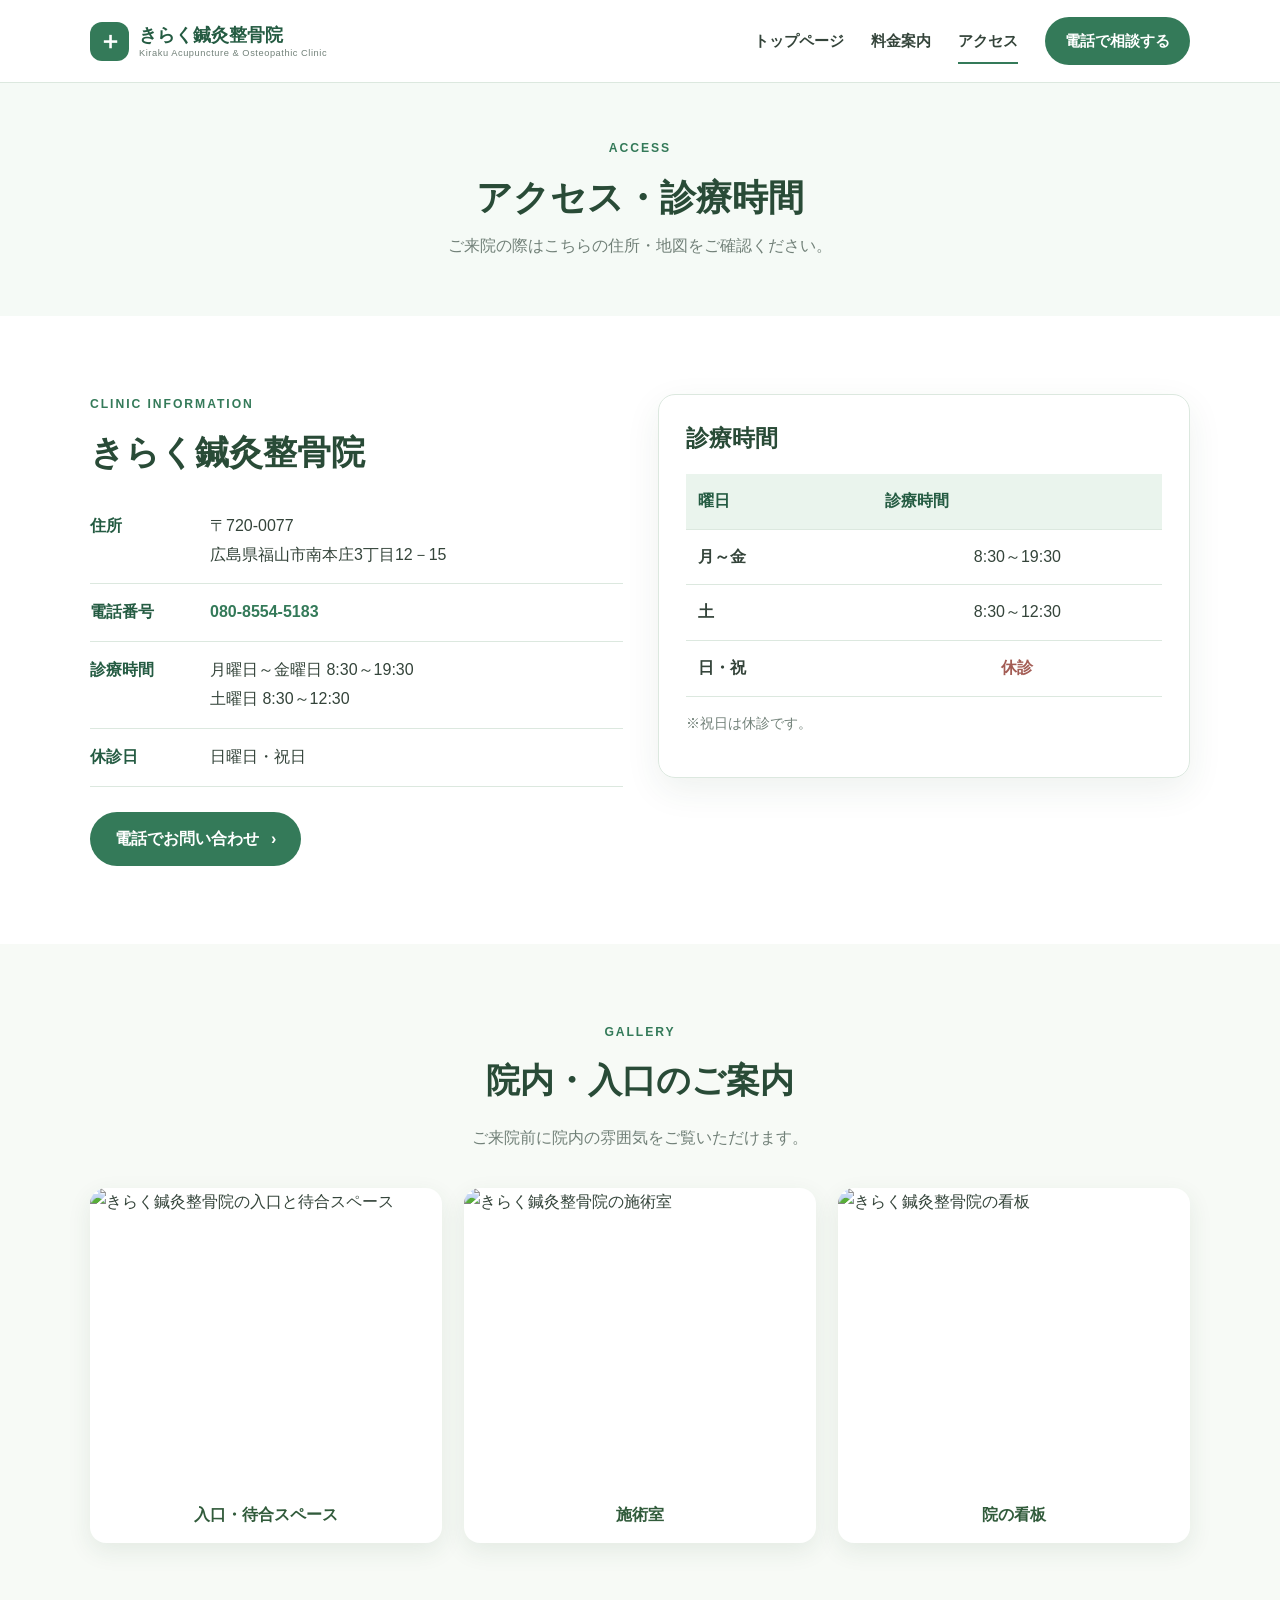
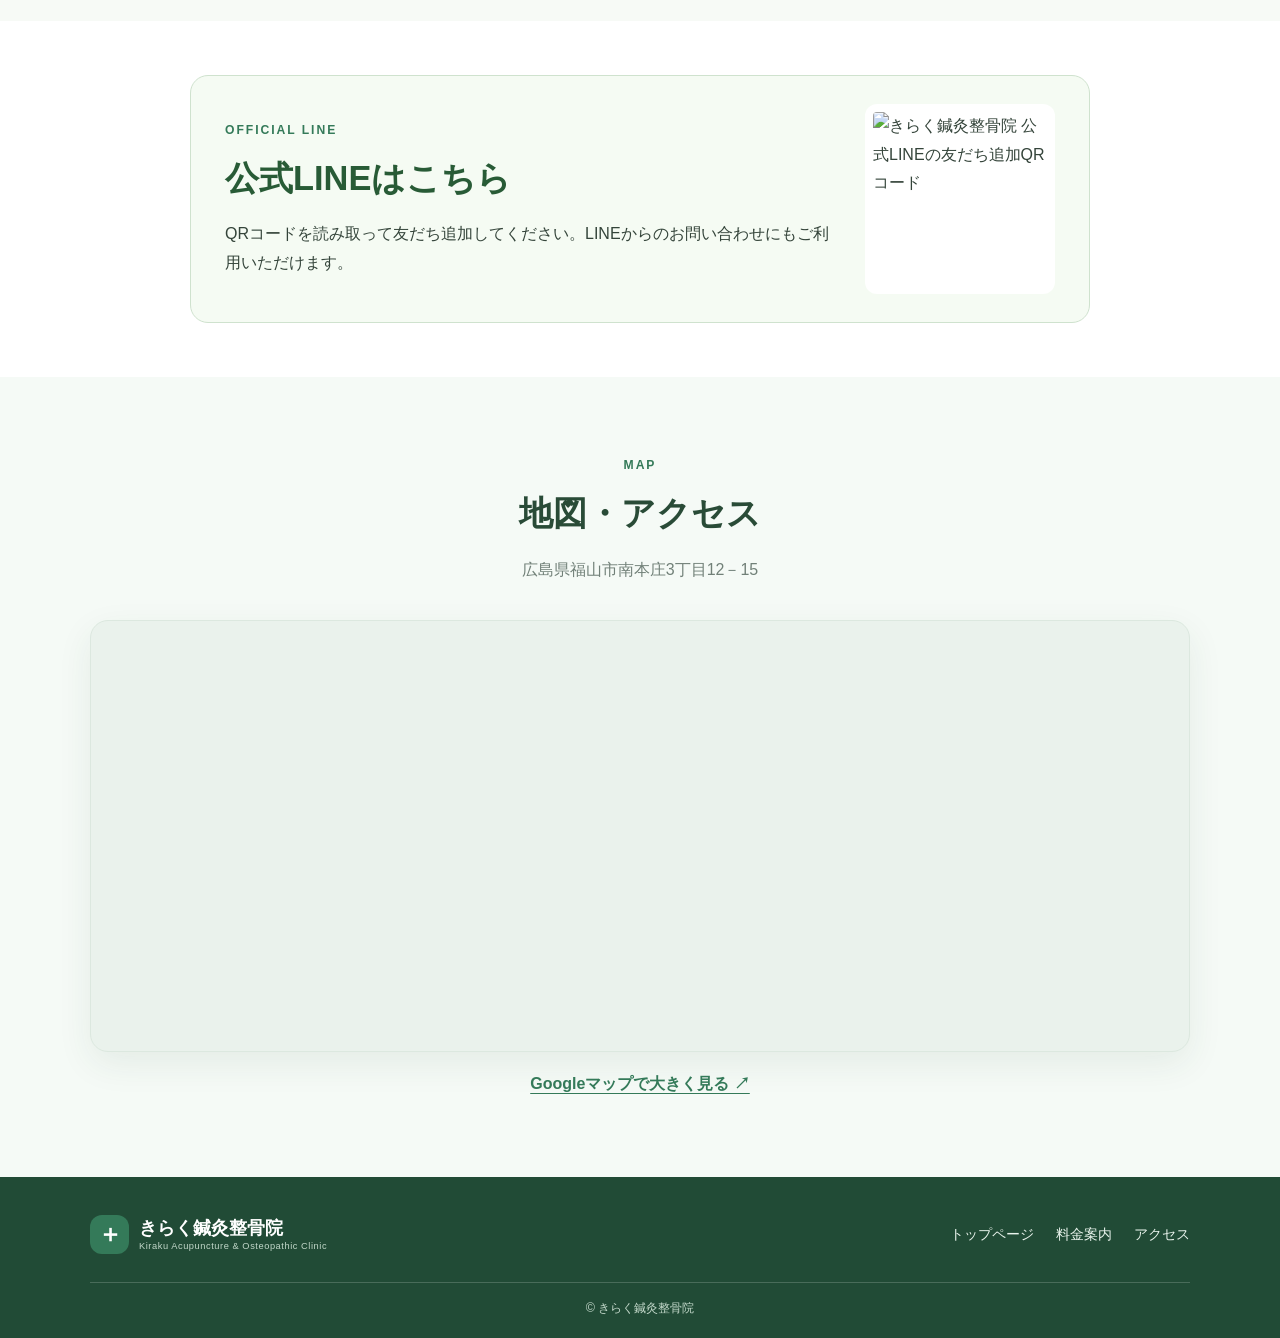
==== commit dfe7ef6e: "Add files via upload" ====
--- a/access.html
+++ b/access.html
@@ -34,6 +34,23 @@
       <p class="price-footnote">※祝日は休診です。</p>
     </div>
   </div></section>
+
+  <section class="section clinic-gallery">
+    <div class="container">
+      <div class="section-heading"><p class="section-label">GALLERY</p><h2>院内・入口のご案内</h2><p>ご来院前に院内の雰囲気をご覧いただけます。</p></div>
+      <div class="clinic-photo-grid access-photo-grid">
+        <figure><img src="images/entrance.jpeg" alt="きらく鍼灸整骨院の入口と待合スペース"><figcaption>入口・待合スペース</figcaption></figure>
+        <figure><img src="images/treatment-room.jpeg" alt="きらく鍼灸整骨院の施術室"><figcaption>施術室</figcaption></figure>
+        <figure><img src="images/clinic-sign.jpeg" alt="きらく鍼灸整骨院の看板"><figcaption>院の看板</figcaption></figure>
+      </div>
+    </div>
+  </section>
+  <section class="section line-section">
+    <div class="container line-panel">
+      <div><p class="section-label">OFFICIAL LINE</p><h2>公式LINEはこちら</h2><p>QRコードを読み取って友だち追加してください。LINEからのお問い合わせにもご利用いただけます。</p></div>
+      <img class="line-qr" src="images/line-qr.png" alt="きらく鍼灸整骨院 公式LINEの友だち追加QRコード">
+    </div>
+  </section>
   <section class="section map-section"><div class="container"><div class="section-heading"><p class="section-label">MAP</p><h2>地図・アクセス</h2><p>広島県福山市南本庄3丁目12－15</p></div>
     <div class="map-frame"><iframe title="きらく鍼灸整骨院 周辺地図" src="https://www.google.com/maps?q=%E5%BA%83%E5%B3%B6%E7%9C%8C%E7%A6%8F%E5%B1%B1%E5%B8%82%E5%8D%97%E6%9C%AC%E5%BA%843%E4%B8%81%E7%9B%AE12-15&output=embed" loading="lazy" referrerpolicy="no-referrer-when-downgrade" allowfullscreen></iframe></div>
     <div class="map-link-wrap"><a class="text-link" href="https://www.google.com/maps/search/?api=1&query=%E5%BA%83%E5%B3%B6%E7%9C%8C%E7%A6%8F%E5%B1%B1%E5%B8%82%E5%8D%97%E6%9C%AC%E5%BA%843%E4%B8%81%E7%9B%AE12-15" target="_blank" rel="noopener">Googleマップで大きく見る ↗</a></div>
--- a/style.css
+++ b/style.css
@@ -2,3 +2,23 @@
 :root{--green:#347a59;--green-dark:#245b42;--green-light:#eaf4ed;--mint:#f5faf6;--text:#34443a;--muted:#718078;--line:#dce8df;--white:#fff;--shadow:0 12px 35px rgba(34,76,52,.08)}
 *{box-sizing:border-box}html{scroll-behavior:smooth}body{margin:0;color:var(--text);font-family:"Noto Sans JP","Hiragino Kaku Gothic ProN",Meiryo,sans-serif;line-height:1.8;background:#fff}a{color:inherit;text-decoration:none}a:hover{color:var(--green)}.container{width:min(1100px,calc(100% - 40px));margin-inline:auto}.site-header{position:sticky;top:0;z-index:20;background:rgba(255,255,255,.96);border-bottom:1px solid var(--line);backdrop-filter:blur(12px)}.header-inner{min-height:82px;display:flex;align-items:center;justify-content:space-between;gap:24px}.logo{display:flex;align-items:center;gap:10px;font-weight:800;color:var(--green-dark);font-size:1.12rem;line-height:1.35}.logo small{display:block;font-size:.58rem;letter-spacing:.06em;color:var(--muted);font-weight:500}.logo-mark{display:grid;place-items:center;width:39px;height:39px;border-radius:12px;background:var(--green);color:#fff;font-size:1.5rem}.global-nav{display:flex;align-items:center;gap:27px;font-size:.91rem;font-weight:600}.global-nav>a:not(.nav-cta){padding:28px 0;position:relative}.global-nav>a.active:not(.nav-cta):after{content:"";position:absolute;bottom:18px;left:0;right:0;height:2px;background:var(--green)}.nav-cta,.button{display:inline-flex;align-items:center;justify-content:center;gap:12px;border-radius:999px;font-weight:700;transition:.2s}.nav-cta{background:var(--green);color:#fff;padding:11px 20px}.nav-cta:hover,.button-primary:hover{background:var(--green-dark);color:#fff}.menu-toggle{display:none}.hero{position:relative;overflow:hidden;background:linear-gradient(115deg,#f4faf5 0%,#e8f3eb 58%,#f8fbf8 100%);padding:105px 0 100px}.hero-content{position:relative;z-index:2}.eyebrow,.section-label{margin:0 0 12px;color:var(--green);font-size:.76rem;font-weight:800;letter-spacing:.16em}.hero h1{font-size:clamp(2rem,5vw,3.5rem);line-height:1.45;letter-spacing:.02em;margin:0 0 20px;color:#294b37}.hero h1 span{color:var(--green)}.hero-lead{font-size:1.05rem;color:#5d7064}.hero-actions{display:flex;gap:13px;flex-wrap:wrap;margin-top:30px}.button{padding:13px 25px;min-height:50px}.button-primary{background:var(--green);color:#fff}.button-outline{border:1px solid #9cbaa6;color:var(--green-dark);background:#fff}.button-white{background:#fff;color:var(--green-dark)}.hero-note{font-size:.85rem;color:var(--muted);margin-top:18px}.hero-decoration{position:absolute;right:8%;top:8%;width:390px;height:390px;opacity:.55}.circle{position:absolute;border-radius:50%;border:1px solid #b7d4c0}.circle-one{width:330px;height:330px;right:0;top:0}.circle-two{width:230px;height:230px;right:50px;top:50px;background:rgba(255,255,255,.35)}.leaf{position:absolute;right:145px;top:125px;color:#8db89a;font-size:5rem}.section{padding:78px 0}.intro-grid{display:grid;grid-template-columns:.9fr 1.1fr;gap:70px;align-items:center}.section h2,.page-hero h1{color:#294b37;line-height:1.45}.section h2{font-size:clamp(1.55rem,3vw,2.15rem);margin:0 0 18px}.green-text{color:var(--green)}.intro-copy p{margin:0 0 14px}.section-heading{text-align:center;margin:0 auto 35px;max-width:650px}.section-heading>p:last-child{color:var(--muted);margin:0}.features-section{background:var(--mint)}.feature-grid{display:grid;grid-template-columns:repeat(3,1fr);gap:20px}.feature-card{background:#fff;border:1px solid var(--line);border-radius:18px;padding:28px 25px;box-shadow:var(--shadow)}.feature-icon{width:48px;height:48px;display:grid;place-items:center;border-radius:15px;background:var(--green-light);color:var(--green);font-size:1.5rem}.feature-card h3{font-size:1.08rem;margin:17px 0 8px;color:#315a40}.feature-card p{font-size:.92rem;color:var(--muted);margin:0}.cta-section{background:var(--green);color:#fff}.cta-inner{display:flex;justify-content:space-between;align-items:center;gap:30px}.cta-inner .section-label,.cta-inner h2{color:#fff}.cta-inner h2{margin:0 0 10px}.cta-inner p:last-child{margin:0;color:#e2f0e6}.page-hero{padding:55px 0;background:var(--mint);text-align:center}.page-hero h1{font-size:2.25rem;margin:0 0 8px}.page-hero p:last-child{margin:0;color:var(--muted)}.narrow-container{max-width:780px}.notice{padding:18px 22px;border-radius:12px;background:#f2f8f3;border:1px solid var(--line);margin-bottom:28px}.notice p{margin:5px 0 0;font-size:.92rem}.price-block{border:1px solid var(--line);border-radius:16px;padding:25px;margin:22px 0}.price-block-heading{display:flex;justify-content:space-between;align-items:center;gap:15px;border-bottom:1px solid var(--line);padding-bottom:14px}.price-block-heading h2{margin:0;font-size:1.35rem}.price-block-heading span{font-size:.83rem;color:var(--green)}.price-row{display:flex;justify-content:space-between;gap:20px;padding:15px 0;border-bottom:1px dashed var(--line)}.price-row:last-of-type{border-bottom:0}.price-row strong{text-align:right}.price-row small,.muted,.price-footnote{color:var(--muted);font-size:.88rem}.center-action{text-align:center;padding-top:25px}.access-grid{display:grid;grid-template-columns:1fr 1fr;gap:35px;align-items:start}.access-info h2{margin:0 0 20px}.info-list{margin:0 0 25px}.info-list>div{display:grid;grid-template-columns:105px 1fr;gap:15px;padding:14px 0;border-bottom:1px solid var(--line)}.info-list dt{font-weight:700;color:var(--green-dark)}.info-list dd{margin:0}.info-list dd a{color:var(--green);font-weight:700}.hours-card{padding:27px;border:1px solid var(--line);border-radius:17px;box-shadow:var(--shadow)}.hours-card h2{margin:0 0 18px;font-size:1.45rem}.table-scroll{overflow-x:auto}.hours-table{width:100%;border-collapse:collapse;text-align:left}.hours-table th,.hours-table td{padding:13px 12px;border-bottom:1px solid var(--line)}.hours-table thead th{background:var(--green-light);color:var(--green-dark)}.hours-table tbody th{font-weight:700}.hours-table td{text-align:center}.hours-table .closed{color:#a35c54;font-weight:700}.map-section{background:var(--mint)}.map-frame{overflow:hidden;border-radius:18px;border:1px solid var(--line);box-shadow:var(--shadow);background:#eaf2ec}.map-frame iframe{display:block;width:100%;height:430px;border:0}.map-link-wrap{text-align:center;margin-top:18px}.text-link{color:var(--green);font-weight:700;text-decoration:underline;text-underline-offset:4px}.site-footer{background:#214b36;color:#e9f3ec;padding:38px 0 18px}.footer-inner{display:flex;justify-content:space-between;align-items:center;gap:25px}.footer-logo{color:#fff}.footer-logo small{color:#c3d8ca}.footer-nav{display:flex;gap:22px;font-size:.88rem}.copyright{border-top:1px solid rgba(255,255,255,.18);margin-top:28px;padding-top:14px;text-align:center;font-size:.78rem;color:#c3d8ca}.sp-only{display:none}
 @media(max-width:760px){.container{width:min(100% - 32px,600px)}.header-inner{min-height:70px}.menu-toggle{display:flex;width:42px;height:42px;border:1px solid var(--line);border-radius:10px;background:#fff;flex-direction:column;justify-content:center;align-items:center;gap:5px}.menu-toggle span{display:block;width:19px;height:2px;background:var(--green-dark)}.global-nav{display:none;position:absolute;top:69px;left:0;right:0;background:#fff;padding:12px 22px 22px;border-bottom:1px solid var(--line);box-shadow:var(--shadow);flex-direction:column;align-items:stretch;gap:0}.global-nav.open{display:flex}.global-nav>a:not(.nav-cta){padding:12px 4px}.global-nav>a.active:not(.nav-cta):after{display:none}.nav-cta{margin-top:8px;text-align:center}.hero{padding:75px 0 70px}.hero-decoration{right:-190px;top:20px;opacity:.3}.hero h1{font-size:2rem}.hero-lead{font-size:.95rem}.section{padding:58px 0}.intro-grid,.access-grid{grid-template-columns:1fr;gap:25px}.feature-grid{grid-template-columns:1fr;gap:14px}.feature-card{padding:22px}.cta-inner{align-items:flex-start;flex-direction:column}.page-hero{padding:42px 0}.page-hero h1{font-size:1.8rem}.price-block{padding:20px 16px}.price-row{align-items:flex-start;flex-direction:column;gap:4px}.price-row strong{text-align:left}.info-list>div{grid-template-columns:88px 1fr;gap:10px}.hours-card{padding:21px 15px}.hours-table th,.hours-table td{padding:11px 9px}.map-frame iframe{height:330px}.footer-inner{align-items:flex-start;flex-direction:column}.footer-nav{flex-wrap:wrap;gap:15px}.sp-only{display:block}}
+
+
+/* Real clinic photos and official LINE QR panels */
+.clinic-gallery { background: #f7faf6; }
+.clinic-photo-grid { display: grid; grid-template-columns: repeat(3, minmax(0, 1fr)); gap: 22px; margin-top: 30px; }
+.clinic-photo-grid figure { margin: 0; overflow: hidden; border-radius: 16px; background: #fff; box-shadow: 0 8px 24px rgba(34, 75, 44, .09); }
+.clinic-photo-grid img { display: block; width: 100%; height: 300px; object-fit: cover; }
+.clinic-photo-grid figure:first-child img { object-position: center; }
+.clinic-photo-grid figcaption { padding: 13px 16px; color: #315b3b; font-weight: 700; text-align: center; }
+.line-section { padding-top: 54px; padding-bottom: 54px; }
+.line-panel { display: flex; align-items: center; justify-content: space-between; gap: 28px; max-width: 900px; margin: 0 auto; padding: 28px 34px; border: 1px solid #cfe2ce; border-radius: 18px; background: #f5fbf3; }
+.line-panel h2 { margin: 6px 0 10px; color: #285b36; }
+.line-panel p:last-child { margin-bottom: 0; line-height: 1.8; }
+.line-qr { display: block; width: 190px; height: 190px; flex: 0 0 190px; object-fit: contain; padding: 8px; border-radius: 12px; background: #fff; }
+@media (max-width: 700px) {
+  .clinic-photo-grid { grid-template-columns: 1fr; gap: 16px; }
+  .clinic-photo-grid img { height: auto; max-height: 420px; object-fit: cover; }
+  .line-panel { flex-direction: column; text-align: center; padding: 24px 18px; }
+  .line-qr { width: 180px; height: 180px; flex-basis: 180px; }
+}
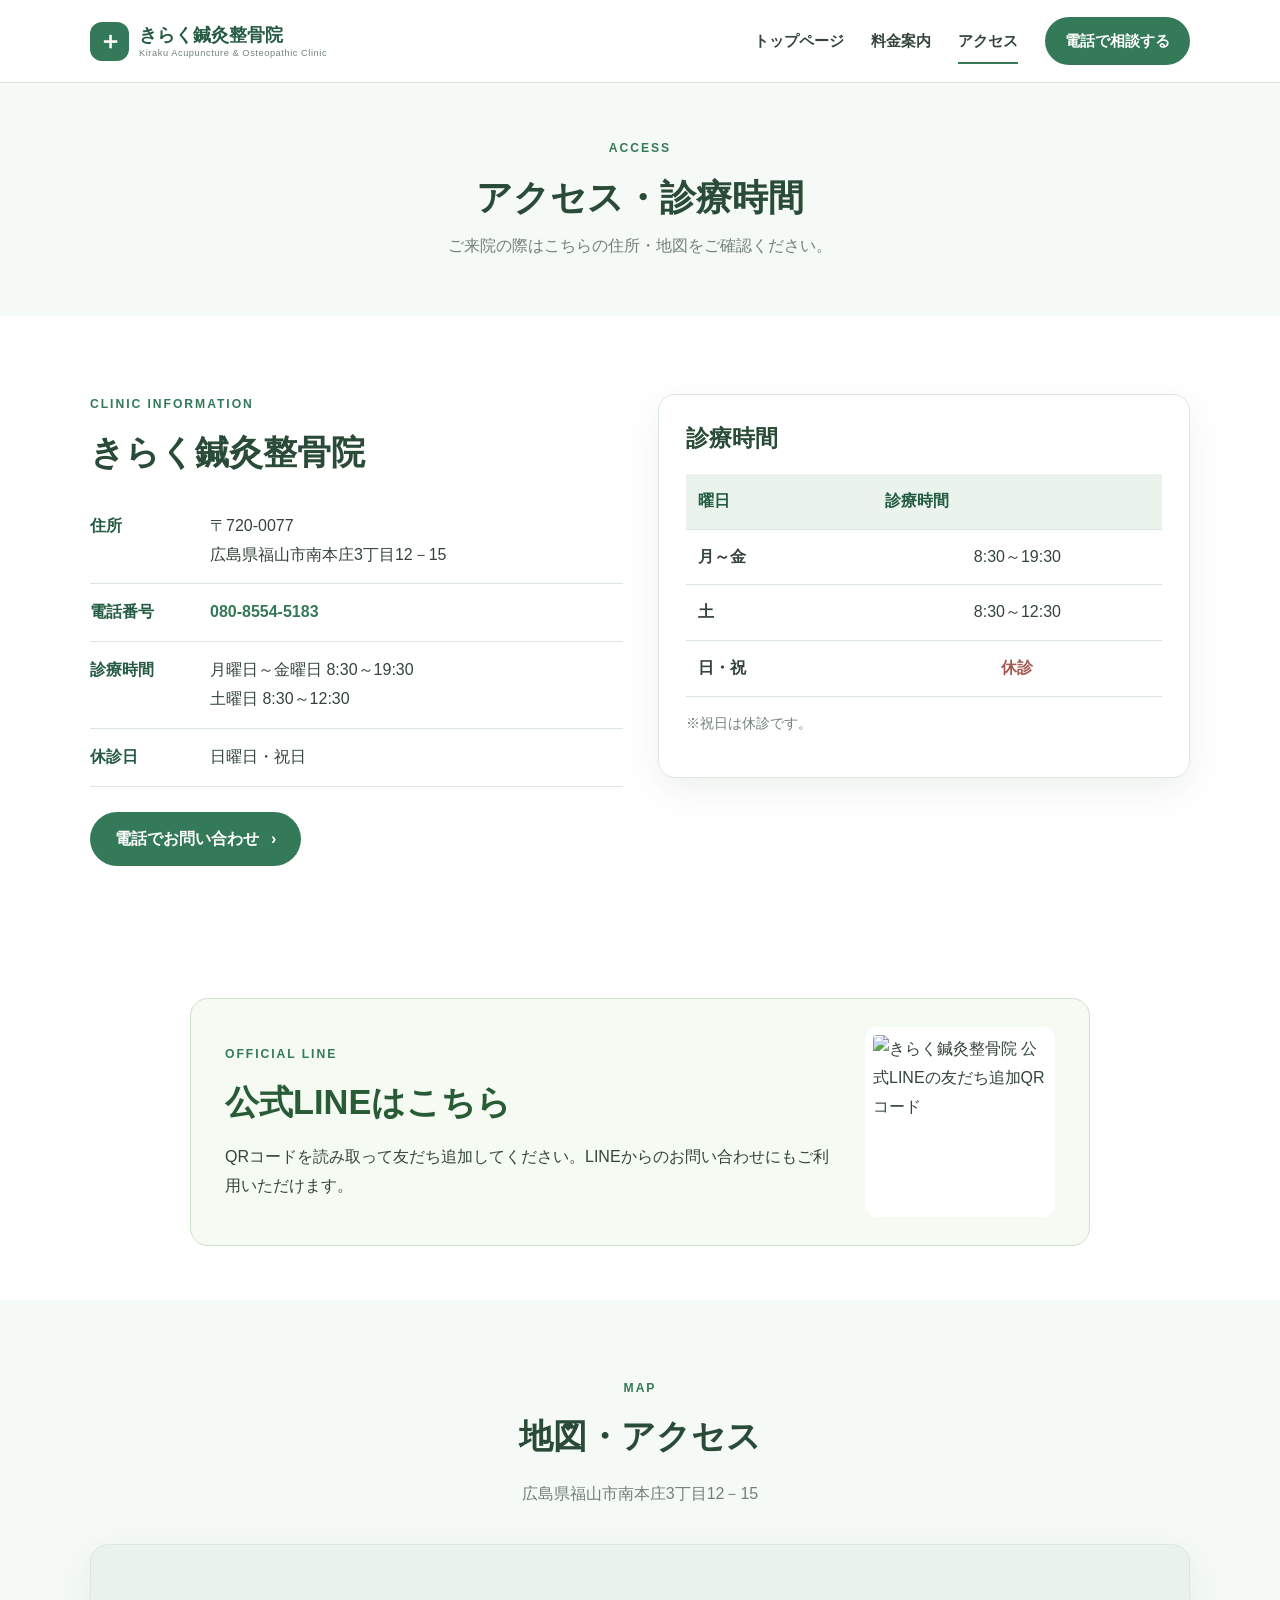
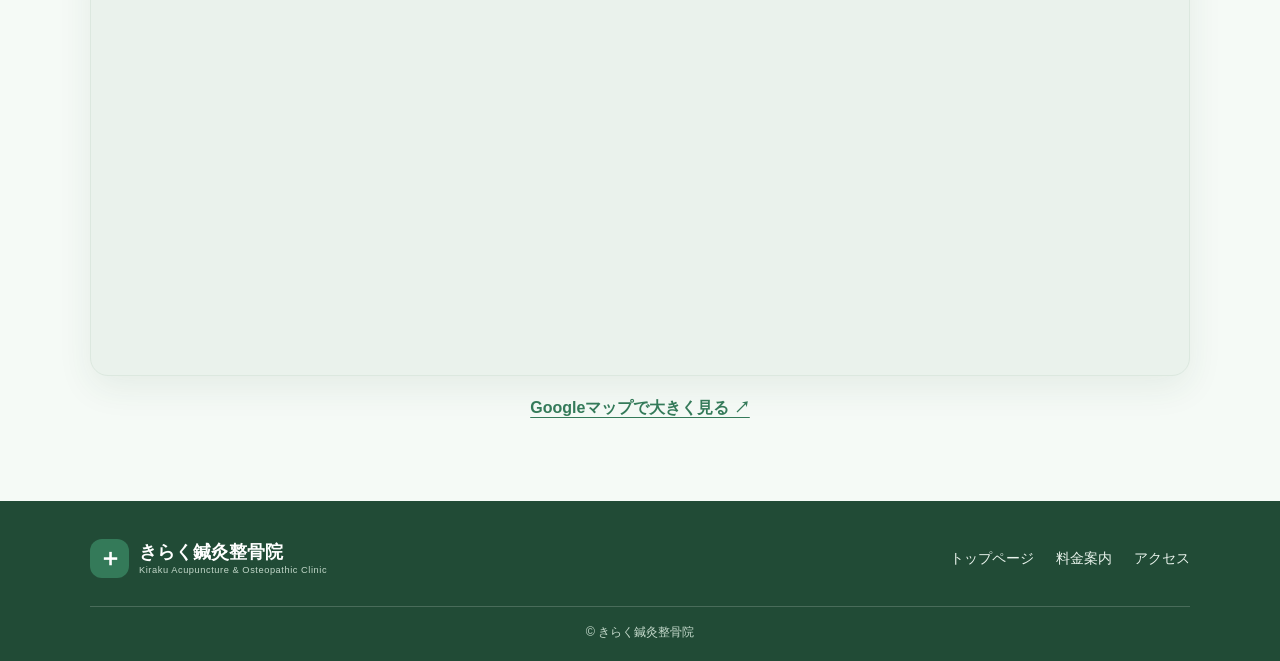
==== commit 751633c9: "Add files via upload" ====
--- a/access.html
+++ b/access.html
@@ -35,16 +35,7 @@
     </div>
   </div></section>
 
-  <section class="section clinic-gallery">
-    <div class="container">
-      <div class="section-heading"><p class="section-label">GALLERY</p><h2>院内・入口のご案内</h2><p>ご来院前に院内の雰囲気をご覧いただけます。</p></div>
-      <div class="clinic-photo-grid access-photo-grid">
-        <figure><img src="images/entrance.jpeg" alt="きらく鍼灸整骨院の入口と待合スペース"><figcaption>入口・待合スペース</figcaption></figure>
-        <figure><img src="images/treatment-room.jpeg" alt="きらく鍼灸整骨院の施術室"><figcaption>施術室</figcaption></figure>
-        <figure><img src="images/clinic-sign.jpeg" alt="きらく鍼灸整骨院の看板"><figcaption>院の看板</figcaption></figure>
-      </div>
-    </div>
-  </section>
+  
   <section class="section line-section">
     <div class="container line-panel">
       <div><p class="section-label">OFFICIAL LINE</p><h2>公式LINEはこちら</h2><p>QRコードを読み取って友だち追加してください。LINEからのお問い合わせにもご利用いただけます。</p></div>
--- a/style.css
+++ b/style.css
@@ -1,24 +1,22 @@
 @charset "UTF-8";
 :root{--green:#347a59;--green-dark:#245b42;--green-light:#eaf4ed;--mint:#f5faf6;--text:#34443a;--muted:#718078;--line:#dce8df;--white:#fff;--shadow:0 12px 35px rgba(34,76,52,.08)}
-*{box-sizing:border-box}html{scroll-behavior:smooth}body{margin:0;color:var(--text);font-family:"Noto Sans JP","Hiragino Kaku Gothic ProN",Meiryo,sans-serif;line-height:1.8;background:#fff}a{color:inherit;text-decoration:none}a:hover{color:var(--green)}.container{width:min(1100px,calc(100% - 40px));margin-inline:auto}.site-header{position:sticky;top:0;z-index:20;background:rgba(255,255,255,.96);border-bottom:1px solid var(--line);backdrop-filter:blur(12px)}.header-inner{min-height:82px;display:flex;align-items:center;justify-content:space-between;gap:24px}.logo{display:flex;align-items:center;gap:10px;font-weight:800;color:var(--green-dark);font-size:1.12rem;line-height:1.35}.logo small{display:block;font-size:.58rem;letter-spacing:.06em;color:var(--muted);font-weight:500}.logo-mark{display:grid;place-items:center;width:39px;height:39px;border-radius:12px;background:var(--green);color:#fff;font-size:1.5rem}.global-nav{display:flex;align-items:center;gap:27px;font-size:.91rem;font-weight:600}.global-nav>a:not(.nav-cta){padding:28px 0;position:relative}.global-nav>a.active:not(.nav-cta):after{content:"";position:absolute;bottom:18px;left:0;right:0;height:2px;background:var(--green)}.nav-cta,.button{display:inline-flex;align-items:center;justify-content:center;gap:12px;border-radius:999px;font-weight:700;transition:.2s}.nav-cta{background:var(--green);color:#fff;padding:11px 20px}.nav-cta:hover,.button-primary:hover{background:var(--green-dark);color:#fff}.menu-toggle{display:none}.hero{position:relative;overflow:hidden;background:linear-gradient(115deg,#f4faf5 0%,#e8f3eb 58%,#f8fbf8 100%);padding:105px 0 100px}.hero-content{position:relative;z-index:2}.eyebrow,.section-label{margin:0 0 12px;color:var(--green);font-size:.76rem;font-weight:800;letter-spacing:.16em}.hero h1{font-size:clamp(2rem,5vw,3.5rem);line-height:1.45;letter-spacing:.02em;margin:0 0 20px;color:#294b37}.hero h1 span{color:var(--green)}.hero-lead{font-size:1.05rem;color:#5d7064}.hero-actions{display:flex;gap:13px;flex-wrap:wrap;margin-top:30px}.button{padding:13px 25px;min-height:50px}.button-primary{background:var(--green);color:#fff}.button-outline{border:1px solid #9cbaa6;color:var(--green-dark);background:#fff}.button-white{background:#fff;color:var(--green-dark)}.hero-note{font-size:.85rem;color:var(--muted);margin-top:18px}.hero-decoration{position:absolute;right:8%;top:8%;width:390px;height:390px;opacity:.55}.circle{position:absolute;border-radius:50%;border:1px solid #b7d4c0}.circle-one{width:330px;height:330px;right:0;top:0}.circle-two{width:230px;height:230px;right:50px;top:50px;background:rgba(255,255,255,.35)}.leaf{position:absolute;right:145px;top:125px;color:#8db89a;font-size:5rem}.section{padding:78px 0}.intro-grid{display:grid;grid-template-columns:.9fr 1.1fr;gap:70px;align-items:center}.section h2,.page-hero h1{color:#294b37;line-height:1.45}.section h2{font-size:clamp(1.55rem,3vw,2.15rem);margin:0 0 18px}.green-text{color:var(--green)}.intro-copy p{margin:0 0 14px}.section-heading{text-align:center;margin:0 auto 35px;max-width:650px}.section-heading>p:last-child{color:var(--muted);margin:0}.features-section{background:var(--mint)}.feature-grid{display:grid;grid-template-columns:repeat(3,1fr);gap:20px}.feature-card{background:#fff;border:1px solid var(--line);border-radius:18px;padding:28px 25px;box-shadow:var(--shadow)}.feature-icon{width:48px;height:48px;display:grid;place-items:center;border-radius:15px;background:var(--green-light);color:var(--green);font-size:1.5rem}.feature-card h3{font-size:1.08rem;margin:17px 0 8px;color:#315a40}.feature-card p{font-size:.92rem;color:var(--muted);margin:0}.cta-section{background:var(--green);color:#fff}.cta-inner{display:flex;justify-content:space-between;align-items:center;gap:30px}.cta-inner .section-label,.cta-inner h2{color:#fff}.cta-inner h2{margin:0 0 10px}.cta-inner p:last-child{margin:0;color:#e2f0e6}.page-hero{padding:55px 0;background:var(--mint);text-align:center}.page-hero h1{font-size:2.25rem;margin:0 0 8px}.page-hero p:last-child{margin:0;color:var(--muted)}.narrow-container{max-width:780px}.notice{padding:18px 22px;border-radius:12px;background:#f2f8f3;border:1px solid var(--line);margin-bottom:28px}.notice p{margin:5px 0 0;font-size:.92rem}.price-block{border:1px solid var(--line);border-radius:16px;padding:25px;margin:22px 0}.price-block-heading{display:flex;justify-content:space-between;align-items:center;gap:15px;border-bottom:1px solid var(--line);padding-bottom:14px}.price-block-heading h2{margin:0;font-size:1.35rem}.price-block-heading span{font-size:.83rem;color:var(--green)}.price-row{display:flex;justify-content:space-between;gap:20px;padding:15px 0;border-bottom:1px dashed var(--line)}.price-row:last-of-type{border-bottom:0}.price-row strong{text-align:right}.price-row small,.muted,.price-footnote{color:var(--muted);font-size:.88rem}.center-action{text-align:center;padding-top:25px}.access-grid{display:grid;grid-template-columns:1fr 1fr;gap:35px;align-items:start}.access-info h2{margin:0 0 20px}.info-list{margin:0 0 25px}.info-list>div{display:grid;grid-template-columns:105px 1fr;gap:15px;padding:14px 0;border-bottom:1px solid var(--line)}.info-list dt{font-weight:700;color:var(--green-dark)}.info-list dd{margin:0}.info-list dd a{color:var(--green);font-weight:700}.hours-card{padding:27px;border:1px solid var(--line);border-radius:17px;box-shadow:var(--shadow)}.hours-card h2{margin:0 0 18px;font-size:1.45rem}.table-scroll{overflow-x:auto}.hours-table{width:100%;border-collapse:collapse;text-align:left}.hours-table th,.hours-table td{padding:13px 12px;border-bottom:1px solid var(--line)}.hours-table thead th{background:var(--green-light);color:var(--green-dark)}.hours-table tbody th{font-weight:700}.hours-table td{text-align:center}.hours-table .closed{color:#a35c54;font-weight:700}.map-section{background:var(--mint)}.map-frame{overflow:hidden;border-radius:18px;border:1px solid var(--line);box-shadow:var(--shadow);background:#eaf2ec}.map-frame iframe{display:block;width:100%;height:430px;border:0}.map-link-wrap{text-align:center;margin-top:18px}.text-link{color:var(--green);font-weight:700;text-decoration:underline;text-underline-offset:4px}.site-footer{background:#214b36;color:#e9f3ec;padding:38px 0 18px}.footer-inner{display:flex;justify-content:space-between;align-items:center;gap:25px}.footer-logo{color:#fff}.footer-logo small{color:#c3d8ca}.footer-nav{display:flex;gap:22px;font-size:.88rem}.copyright{border-top:1px solid rgba(255,255,255,.18);margin-top:28px;padding-top:14px;text-align:center;font-size:.78rem;color:#c3d8ca}.sp-only{display:none}
+*{box-sizing:border-box}html{scroll-behavior:smooth}body{margin:0;color:var(--text);font-family:"Noto Sans JP","Hiragino Kaku Gothic ProN",Meiryo,sans-serif;line-height:1.8;background:#fff}a{color:inherit;text-decoration:none}a:hover{color:var(--green)}.container{width:min(1100px,calc(100% - 40px));margin-inline:auto}.site-header{position:sticky;top:0;z-index:20;background:rgba(255,255,255,.96);border-bottom:1px solid var(--line);backdrop-filter:blur(12px)}.header-inner{min-height:82px;display:flex;align-items:center;justify-content:space-between;gap:24px}.logo{display:flex;align-items:center;gap:10px;font-weight:800;color:var(--green-dark);font-size:1.12rem;line-height:1.35}.logo small{display:block;font-size:.58rem;letter-spacing:.06em;color:var(--muted);font-weight:500}.logo-mark{display:grid;place-items:center;width:39px;height:39px;border-radius:12px;background:var(--green);color:#fff;font-size:1.5rem}.global-nav{display:flex;align-items:center;gap:27px;font-size:.91rem;font-weight:600}.global-nav>a:not(.nav-cta){padding:28px 0;position:relative}.global-nav>a.active:not(.nav-cta):after{content:"";position:absolute;bottom:18px;left:0;right:0;height:2px;background:var(--green)}.nav-cta,.button{display:inline-flex;align-items:center;justify-content:center;gap:12px;border-radius:999px;font-weight:700;transition:.2s}.nav-cta{background:var(--green);color:#fff;padding:11px 20px}.nav-cta:hover,.button-primary:hover{background:var(--green-dark);color:#fff}.menu-toggle{display:none}.hero{position:relative;overflow:hidden;background:linear-gradient(90deg,rgba(247,251,247,.91) 0%,rgba(247,251,247,.82) 55%,rgba(247,251,247,.58) 100%),url('images/treatment-room.jpeg') center 48%/cover no-repeat;padding:105px 0 100px}.hero-content{position:relative;z-index:2}.eyebrow,.section-label{margin:0 0 12px;color:var(--green);font-size:.76rem;font-weight:800;letter-spacing:.16em}.hero h1{font-size:clamp(2rem,5vw,3.5rem);line-height:1.45;letter-spacing:.02em;margin:0 0 20px;color:#294b37}.hero h1 span{color:var(--green)}.hero-lead{font-size:1.05rem;color:#5d7064}.hero-actions{display:flex;gap:13px;flex-wrap:wrap;margin-top:30px}.button{padding:13px 25px;min-height:50px}.button-primary{background:var(--green);color:#fff}.button-outline{border:1px solid #9cbaa6;color:var(--green-dark);background:#fff}.button-white{background:#fff;color:var(--green-dark)}.hero-note{font-size:.85rem;color:var(--muted);margin-top:18px}.hero-decoration{position:absolute;right:8%;top:8%;width:390px;height:390px;opacity:.55}.circle{position:absolute;border-radius:50%;border:1px solid #b7d4c0}.circle-one{width:330px;height:330px;right:0;top:0}.circle-two{width:230px;height:230px;right:50px;top:50px;background:rgba(255,255,255,.35)}.leaf{position:absolute;right:145px;top:125px;color:#8db89a;font-size:5rem}.section{padding:78px 0}.intro-grid{display:grid;grid-template-columns:.9fr 1.1fr;gap:70px;align-items:center}.section h2,.page-hero h1{color:#294b37;line-height:1.45}.section h2{font-size:clamp(1.55rem,3vw,2.15rem);margin:0 0 18px}.green-text{color:var(--green)}.intro-copy p{margin:0 0 14px}.section-heading{text-align:center;margin:0 auto 35px;max-width:650px}.section-heading>p:last-child{color:var(--muted);margin:0}.features-section{background:var(--mint)}.feature-grid{display:grid;grid-template-columns:repeat(3,1fr);gap:20px}.feature-card{background:#fff;border:1px solid var(--line);border-radius:18px;padding:28px 25px;box-shadow:var(--shadow)}.feature-icon{width:48px;height:48px;display:grid;place-items:center;border-radius:15px;background:var(--green-light);color:var(--green);font-size:1.5rem}.feature-card h3{font-size:1.08rem;margin:17px 0 8px;color:#315a40}.feature-card p{font-size:.92rem;color:var(--muted);margin:0}.cta-section{background:var(--green);color:#fff}.cta-inner{display:flex;justify-content:space-between;align-items:center;gap:30px}.cta-inner .section-label,.cta-inner h2{color:#fff}.cta-inner h2{margin:0 0 10px}.cta-inner p:last-child{margin:0;color:#e2f0e6}.page-hero{padding:55px 0;background:var(--mint);text-align:center}.page-hero h1{font-size:2.25rem;margin:0 0 8px}.page-hero p:last-child{margin:0;color:var(--muted)}.narrow-container{max-width:780px}.notice{padding:18px 22px;border-radius:12px;background:#f2f8f3;border:1px solid var(--line);margin-bottom:28px}.notice p{margin:5px 0 0;font-size:.92rem}.price-block{border:1px solid var(--line);border-radius:16px;padding:25px;margin:22px 0}.price-block-heading{display:flex;justify-content:space-between;align-items:center;gap:15px;border-bottom:1px solid var(--line);padding-bottom:14px}.price-block-heading h2{margin:0;font-size:1.35rem}.price-block-heading span{font-size:.83rem;color:var(--green)}.price-row{display:flex;justify-content:space-between;gap:20px;padding:15px 0;border-bottom:1px dashed var(--line)}.price-row:last-of-type{border-bottom:0}.price-row strong{text-align:right}.price-row small,.muted,.price-footnote{color:var(--muted);font-size:.88rem}.center-action{text-align:center;padding-top:25px}.access-grid{display:grid;grid-template-columns:1fr 1fr;gap:35px;align-items:start}.access-info h2{margin:0 0 20px}.info-list{margin:0 0 25px}.info-list>div{display:grid;grid-template-columns:105px 1fr;gap:15px;padding:14px 0;border-bottom:1px solid var(--line)}.info-list dt{font-weight:700;color:var(--green-dark)}.info-list dd{margin:0}.info-list dd a{color:var(--green);font-weight:700}.hours-card{padding:27px;border:1px solid var(--line);border-radius:17px;box-shadow:var(--shadow)}.hours-card h2{margin:0 0 18px;font-size:1.45rem}.table-scroll{overflow-x:auto}.hours-table{width:100%;border-collapse:collapse;text-align:left}.hours-table th,.hours-table td{padding:13px 12px;border-bottom:1px solid var(--line)}.hours-table thead th{background:var(--green-light);color:var(--green-dark)}.hours-table tbody th{font-weight:700}.hours-table td{text-align:center}.hours-table .closed{color:#a35c54;font-weight:700}.map-section{background:var(--mint)}.map-frame{overflow:hidden;border-radius:18px;border:1px solid var(--line);box-shadow:var(--shadow);background:#eaf2ec}.map-frame iframe{display:block;width:100%;height:430px;border:0}.map-link-wrap{text-align:center;margin-top:18px}.text-link{color:var(--green);font-weight:700;text-decoration:underline;text-underline-offset:4px}.site-footer{background:#214b36;color:#e9f3ec;padding:38px 0 18px}.footer-inner{display:flex;justify-content:space-between;align-items:center;gap:25px}.footer-logo{color:#fff}.footer-logo small{color:#c3d8ca}.footer-nav{display:flex;gap:22px;font-size:.88rem}.copyright{border-top:1px solid rgba(255,255,255,.18);margin-top:28px;padding-top:14px;text-align:center;font-size:.78rem;color:#c3d8ca}.sp-only{display:none}
 @media(max-width:760px){.container{width:min(100% - 32px,600px)}.header-inner{min-height:70px}.menu-toggle{display:flex;width:42px;height:42px;border:1px solid var(--line);border-radius:10px;background:#fff;flex-direction:column;justify-content:center;align-items:center;gap:5px}.menu-toggle span{display:block;width:19px;height:2px;background:var(--green-dark)}.global-nav{display:none;position:absolute;top:69px;left:0;right:0;background:#fff;padding:12px 22px 22px;border-bottom:1px solid var(--line);box-shadow:var(--shadow);flex-direction:column;align-items:stretch;gap:0}.global-nav.open{display:flex}.global-nav>a:not(.nav-cta){padding:12px 4px}.global-nav>a.active:not(.nav-cta):after{display:none}.nav-cta{margin-top:8px;text-align:center}.hero{padding:75px 0 70px}.hero-decoration{right:-190px;top:20px;opacity:.3}.hero h1{font-size:2rem}.hero-lead{font-size:.95rem}.section{padding:58px 0}.intro-grid,.access-grid{grid-template-columns:1fr;gap:25px}.feature-grid{grid-template-columns:1fr;gap:14px}.feature-card{padding:22px}.cta-inner{align-items:flex-start;flex-direction:column}.page-hero{padding:42px 0}.page-hero h1{font-size:1.8rem}.price-block{padding:20px 16px}.price-row{align-items:flex-start;flex-direction:column;gap:4px}.price-row strong{text-align:left}.info-list>div{grid-template-columns:88px 1fr;gap:10px}.hours-card{padding:21px 15px}.hours-table th,.hours-table td{padding:11px 9px}.map-frame iframe{height:330px}.footer-inner{align-items:flex-start;flex-direction:column}.footer-nav{flex-wrap:wrap;gap:15px}.sp-only{display:block}}
 
 
 /* Real clinic photos and official LINE QR panels */
-.clinic-gallery { background: #f7faf6; }
-.clinic-photo-grid { display: grid; grid-template-columns: repeat(3, minmax(0, 1fr)); gap: 22px; margin-top: 30px; }
-.clinic-photo-grid figure { margin: 0; overflow: hidden; border-radius: 16px; background: #fff; box-shadow: 0 8px 24px rgba(34, 75, 44, .09); }
-.clinic-photo-grid img { display: block; width: 100%; height: 300px; object-fit: cover; }
-.clinic-photo-grid figure:first-child img { object-position: center; }
-.clinic-photo-grid figcaption { padding: 13px 16px; color: #315b3b; font-weight: 700; text-align: center; }
 .line-section { padding-top: 54px; padding-bottom: 54px; }
 .line-panel { display: flex; align-items: center; justify-content: space-between; gap: 28px; max-width: 900px; margin: 0 auto; padding: 28px 34px; border: 1px solid #cfe2ce; border-radius: 18px; background: #f5fbf3; }
 .line-panel h2 { margin: 6px 0 10px; color: #285b36; }
 .line-panel p:last-child { margin-bottom: 0; line-height: 1.8; }
 .line-qr { display: block; width: 190px; height: 190px; flex: 0 0 190px; object-fit: contain; padding: 8px; border-radius: 12px; background: #fff; }
 @media (max-width: 700px) {
-  .clinic-photo-grid { grid-template-columns: 1fr; gap: 16px; }
-  .clinic-photo-grid img { height: auto; max-height: 420px; object-fit: cover; }
   .line-panel { flex-direction: column; text-align: center; padding: 24px 18px; }
   .line-qr { width: 180px; height: 180px; flex-basis: 180px; }
 }
+
+/* Keep the hero text clear over the real treatment-room photograph. */
+.hero-decoration { opacity: .16; }
+@media (max-width: 700px) {
+  .hero { background-position: 58% center; padding: 76px 0 72px; }
+}
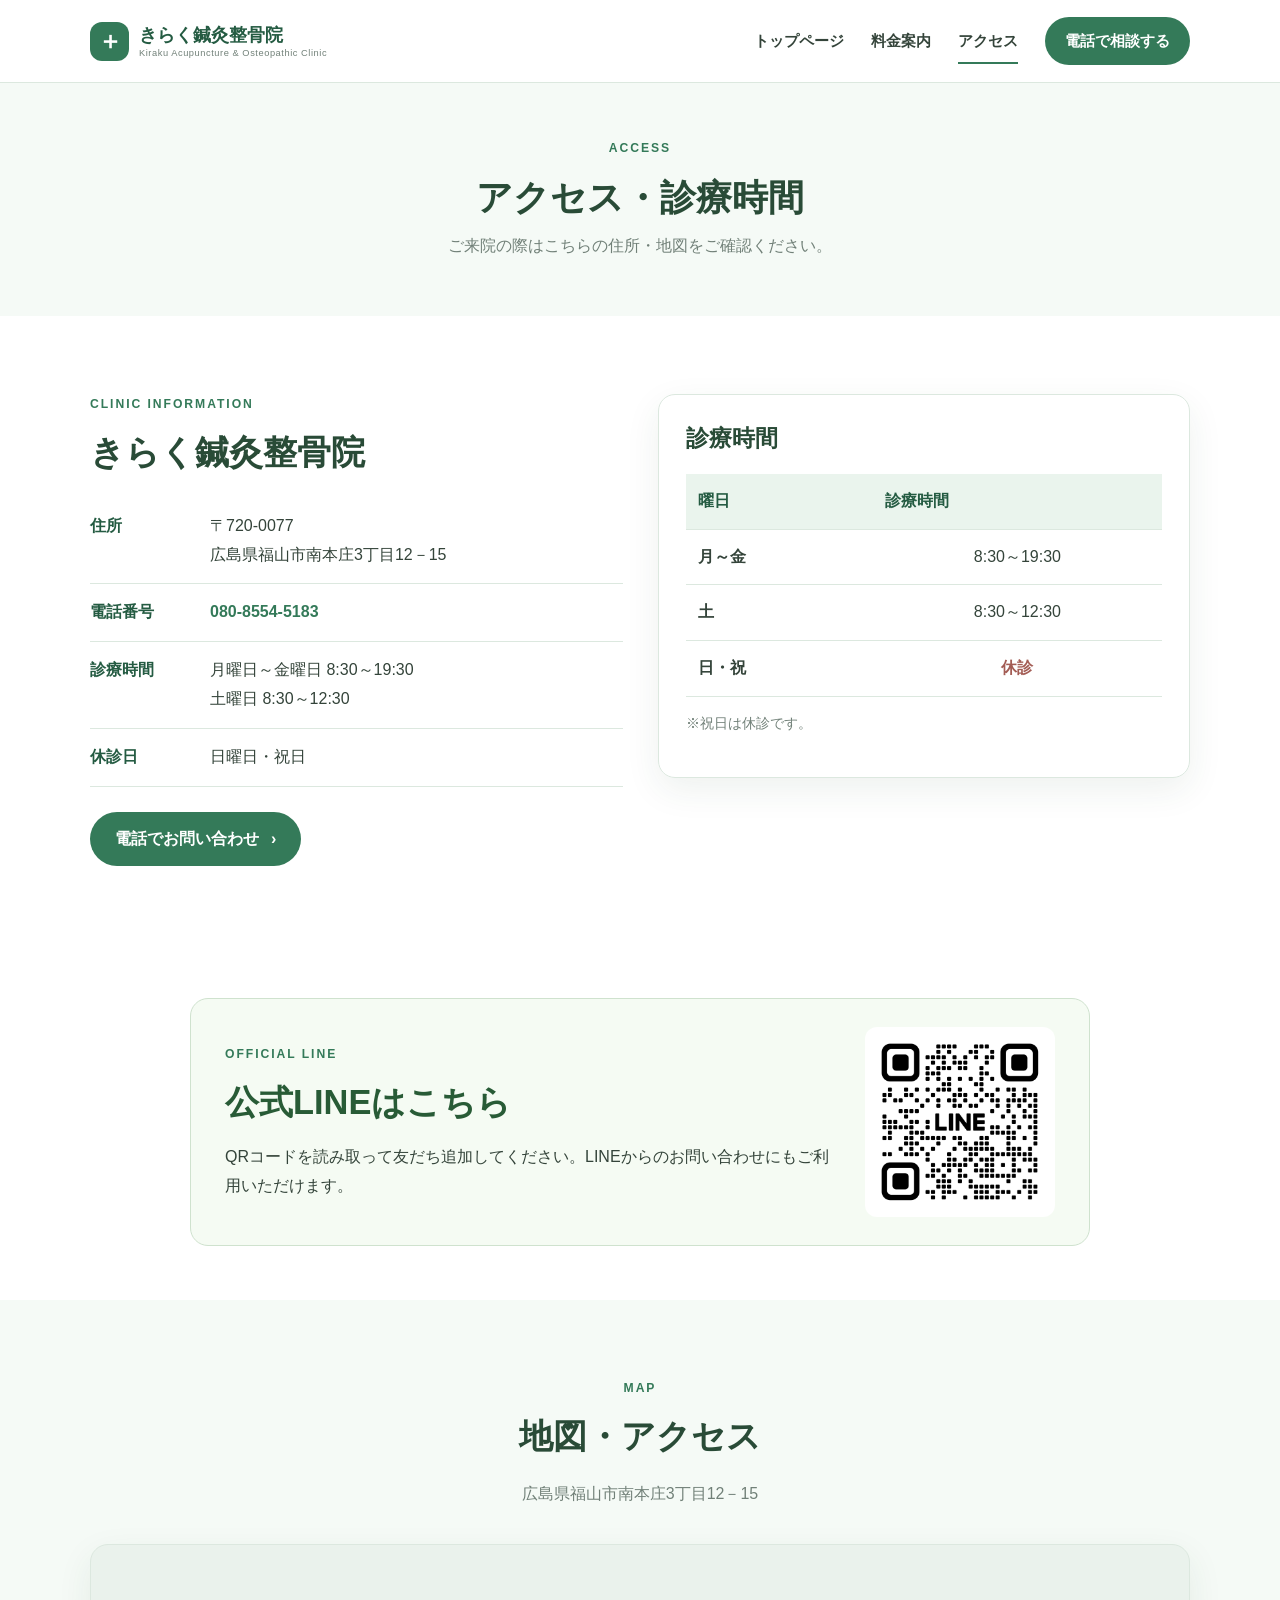
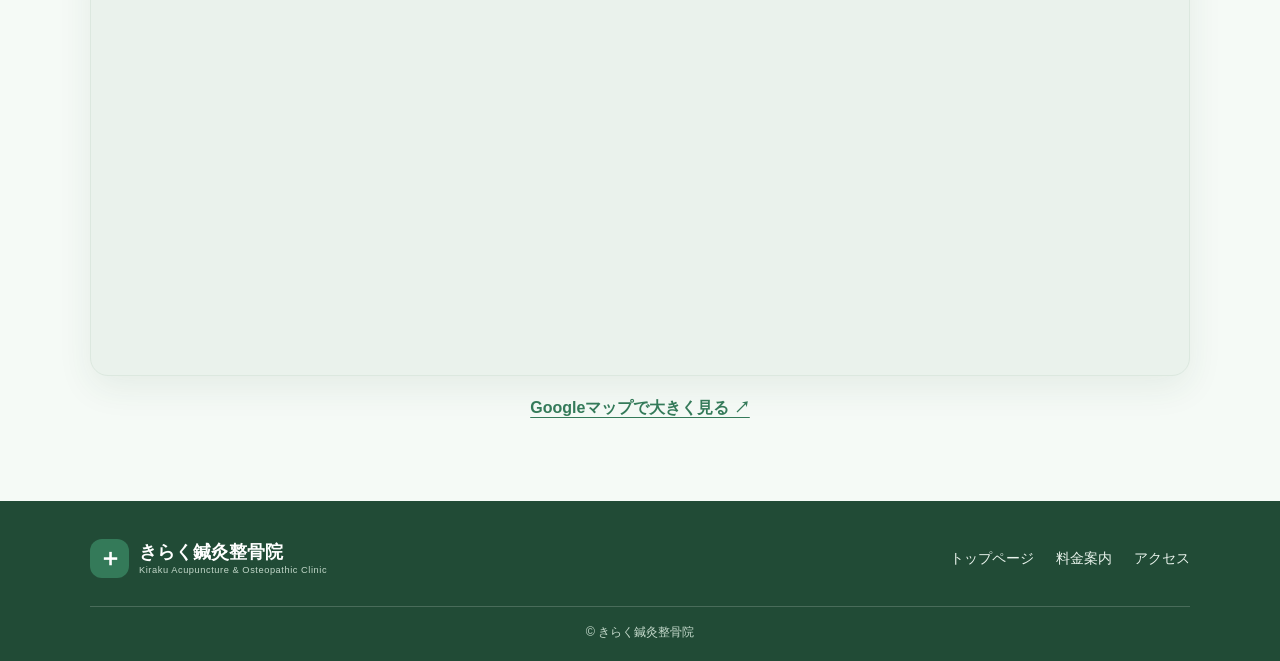
==== commit e0e18127: "Add files via upload" ====
--- a/access.html
+++ b/access.html
@@ -39,7 +39,7 @@
   <section class="section line-section">
     <div class="container line-panel">
       <div><p class="section-label">OFFICIAL LINE</p><h2>公式LINEはこちら</h2><p>QRコードを読み取って友だち追加してください。LINEからのお問い合わせにもご利用いただけます。</p></div>
-      <img class="line-qr" src="images/line-qr.png" alt="きらく鍼灸整骨院 公式LINEの友だち追加QRコード">
+      <img class="line-qr" src="./line-qr.png" alt="きらく鍼灸整骨院 公式LINEの友だち追加QRコード">
     </div>
   </section>
   <section class="section map-section"><div class="container"><div class="section-heading"><p class="section-label">MAP</p><h2>地図・アクセス</h2><p>広島県福山市南本庄3丁目12－15</p></div>
--- a/style.css
+++ b/style.css
@@ -1,16 +1,24 @@
 @charset "UTF-8";
 :root{--green:#347a59;--green-dark:#245b42;--green-light:#eaf4ed;--mint:#f5faf6;--text:#34443a;--muted:#718078;--line:#dce8df;--white:#fff;--shadow:0 12px 35px rgba(34,76,52,.08)}
-*{box-sizing:border-box}html{scroll-behavior:smooth}body{margin:0;color:var(--text);font-family:"Noto Sans JP","Hiragino Kaku Gothic ProN",Meiryo,sans-serif;line-height:1.8;background:#fff}a{color:inherit;text-decoration:none}a:hover{color:var(--green)}.container{width:min(1100px,calc(100% - 40px));margin-inline:auto}.site-header{position:sticky;top:0;z-index:20;background:rgba(255,255,255,.96);border-bottom:1px solid var(--line);backdrop-filter:blur(12px)}.header-inner{min-height:82px;display:flex;align-items:center;justify-content:space-between;gap:24px}.logo{display:flex;align-items:center;gap:10px;font-weight:800;color:var(--green-dark);font-size:1.12rem;line-height:1.35}.logo small{display:block;font-size:.58rem;letter-spacing:.06em;color:var(--muted);font-weight:500}.logo-mark{display:grid;place-items:center;width:39px;height:39px;border-radius:12px;background:var(--green);color:#fff;font-size:1.5rem}.global-nav{display:flex;align-items:center;gap:27px;font-size:.91rem;font-weight:600}.global-nav>a:not(.nav-cta){padding:28px 0;position:relative}.global-nav>a.active:not(.nav-cta):after{content:"";position:absolute;bottom:18px;left:0;right:0;height:2px;background:var(--green)}.nav-cta,.button{display:inline-flex;align-items:center;justify-content:center;gap:12px;border-radius:999px;font-weight:700;transition:.2s}.nav-cta{background:var(--green);color:#fff;padding:11px 20px}.nav-cta:hover,.button-primary:hover{background:var(--green-dark);color:#fff}.menu-toggle{display:none}.hero{position:relative;overflow:hidden;background:linear-gradient(90deg,rgba(247,251,247,.91) 0%,rgba(247,251,247,.82) 55%,rgba(247,251,247,.58) 100%),url('images/treatment-room.jpeg') center 48%/cover no-repeat;padding:105px 0 100px}.hero-content{position:relative;z-index:2}.eyebrow,.section-label{margin:0 0 12px;color:var(--green);font-size:.76rem;font-weight:800;letter-spacing:.16em}.hero h1{font-size:clamp(2rem,5vw,3.5rem);line-height:1.45;letter-spacing:.02em;margin:0 0 20px;color:#294b37}.hero h1 span{color:var(--green)}.hero-lead{font-size:1.05rem;color:#5d7064}.hero-actions{display:flex;gap:13px;flex-wrap:wrap;margin-top:30px}.button{padding:13px 25px;min-height:50px}.button-primary{background:var(--green);color:#fff}.button-outline{border:1px solid #9cbaa6;color:var(--green-dark);background:#fff}.button-white{background:#fff;color:var(--green-dark)}.hero-note{font-size:.85rem;color:var(--muted);margin-top:18px}.hero-decoration{position:absolute;right:8%;top:8%;width:390px;height:390px;opacity:.55}.circle{position:absolute;border-radius:50%;border:1px solid #b7d4c0}.circle-one{width:330px;height:330px;right:0;top:0}.circle-two{width:230px;height:230px;right:50px;top:50px;background:rgba(255,255,255,.35)}.leaf{position:absolute;right:145px;top:125px;color:#8db89a;font-size:5rem}.section{padding:78px 0}.intro-grid{display:grid;grid-template-columns:.9fr 1.1fr;gap:70px;align-items:center}.section h2,.page-hero h1{color:#294b37;line-height:1.45}.section h2{font-size:clamp(1.55rem,3vw,2.15rem);margin:0 0 18px}.green-text{color:var(--green)}.intro-copy p{margin:0 0 14px}.section-heading{text-align:center;margin:0 auto 35px;max-width:650px}.section-heading>p:last-child{color:var(--muted);margin:0}.features-section{background:var(--mint)}.feature-grid{display:grid;grid-template-columns:repeat(3,1fr);gap:20px}.feature-card{background:#fff;border:1px solid var(--line);border-radius:18px;padding:28px 25px;box-shadow:var(--shadow)}.feature-icon{width:48px;height:48px;display:grid;place-items:center;border-radius:15px;background:var(--green-light);color:var(--green);font-size:1.5rem}.feature-card h3{font-size:1.08rem;margin:17px 0 8px;color:#315a40}.feature-card p{font-size:.92rem;color:var(--muted);margin:0}.cta-section{background:var(--green);color:#fff}.cta-inner{display:flex;justify-content:space-between;align-items:center;gap:30px}.cta-inner .section-label,.cta-inner h2{color:#fff}.cta-inner h2{margin:0 0 10px}.cta-inner p:last-child{margin:0;color:#e2f0e6}.page-hero{padding:55px 0;background:var(--mint);text-align:center}.page-hero h1{font-size:2.25rem;margin:0 0 8px}.page-hero p:last-child{margin:0;color:var(--muted)}.narrow-container{max-width:780px}.notice{padding:18px 22px;border-radius:12px;background:#f2f8f3;border:1px solid var(--line);margin-bottom:28px}.notice p{margin:5px 0 0;font-size:.92rem}.price-block{border:1px solid var(--line);border-radius:16px;padding:25px;margin:22px 0}.price-block-heading{display:flex;justify-content:space-between;align-items:center;gap:15px;border-bottom:1px solid var(--line);padding-bottom:14px}.price-block-heading h2{margin:0;font-size:1.35rem}.price-block-heading span{font-size:.83rem;color:var(--green)}.price-row{display:flex;justify-content:space-between;gap:20px;padding:15px 0;border-bottom:1px dashed var(--line)}.price-row:last-of-type{border-bottom:0}.price-row strong{text-align:right}.price-row small,.muted,.price-footnote{color:var(--muted);font-size:.88rem}.center-action{text-align:center;padding-top:25px}.access-grid{display:grid;grid-template-columns:1fr 1fr;gap:35px;align-items:start}.access-info h2{margin:0 0 20px}.info-list{margin:0 0 25px}.info-list>div{display:grid;grid-template-columns:105px 1fr;gap:15px;padding:14px 0;border-bottom:1px solid var(--line)}.info-list dt{font-weight:700;color:var(--green-dark)}.info-list dd{margin:0}.info-list dd a{color:var(--green);font-weight:700}.hours-card{padding:27px;border:1px solid var(--line);border-radius:17px;box-shadow:var(--shadow)}.hours-card h2{margin:0 0 18px;font-size:1.45rem}.table-scroll{overflow-x:auto}.hours-table{width:100%;border-collapse:collapse;text-align:left}.hours-table th,.hours-table td{padding:13px 12px;border-bottom:1px solid var(--line)}.hours-table thead th{background:var(--green-light);color:var(--green-dark)}.hours-table tbody th{font-weight:700}.hours-table td{text-align:center}.hours-table .closed{color:#a35c54;font-weight:700}.map-section{background:var(--mint)}.map-frame{overflow:hidden;border-radius:18px;border:1px solid var(--line);box-shadow:var(--shadow);background:#eaf2ec}.map-frame iframe{display:block;width:100%;height:430px;border:0}.map-link-wrap{text-align:center;margin-top:18px}.text-link{color:var(--green);font-weight:700;text-decoration:underline;text-underline-offset:4px}.site-footer{background:#214b36;color:#e9f3ec;padding:38px 0 18px}.footer-inner{display:flex;justify-content:space-between;align-items:center;gap:25px}.footer-logo{color:#fff}.footer-logo small{color:#c3d8ca}.footer-nav{display:flex;gap:22px;font-size:.88rem}.copyright{border-top:1px solid rgba(255,255,255,.18);margin-top:28px;padding-top:14px;text-align:center;font-size:.78rem;color:#c3d8ca}.sp-only{display:none}
+*{box-sizing:border-box}html{scroll-behavior:smooth}body{margin:0;color:var(--text);font-family:"Noto Sans JP","Hiragino Kaku Gothic ProN",Meiryo,sans-serif;line-height:1.8;background:#fff}a{color:inherit;text-decoration:none}a:hover{color:var(--green)}.container{width:min(1100px,calc(100% - 40px));margin-inline:auto}.site-header{position:sticky;top:0;z-index:20;background:rgba(255,255,255,.96);border-bottom:1px solid var(--line);backdrop-filter:blur(12px)}.header-inner{min-height:82px;display:flex;align-items:center;justify-content:space-between;gap:24px}.logo{display:flex;align-items:center;gap:10px;font-weight:800;color:var(--green-dark);font-size:1.12rem;line-height:1.35}.logo small{display:block;font-size:.58rem;letter-spacing:.06em;color:var(--muted);font-weight:500}.logo-mark{display:grid;place-items:center;width:39px;height:39px;border-radius:12px;background:var(--green);color:#fff;font-size:1.5rem}.global-nav{display:flex;align-items:center;gap:27px;font-size:.91rem;font-weight:600}.global-nav>a:not(.nav-cta){padding:28px 0;position:relative}.global-nav>a.active:not(.nav-cta):after{content:"";position:absolute;bottom:18px;left:0;right:0;height:2px;background:var(--green)}.nav-cta,.button{display:inline-flex;align-items:center;justify-content:center;gap:12px;border-radius:999px;font-weight:700;transition:.2s}.nav-cta{background:var(--green);color:#fff;padding:11px 20px}.nav-cta:hover,.button-primary:hover{background:var(--green-dark);color:#fff}.menu-toggle{display:none}.hero{position:relative;overflow:hidden;background:linear-gradient(90deg,rgba(247,251,247,.91) 0%,rgba(247,251,247,.82) 55%,rgba(247,251,247,.58) 100%),url('./treatment-room.jpeg') center 48%/cover no-repeat;padding:105px 0 100px}.hero-content{position:relative;z-index:2}.eyebrow,.section-label{margin:0 0 12px;color:var(--green);font-size:.76rem;font-weight:800;letter-spacing:.16em}.hero h1{font-size:clamp(2rem,5vw,3.5rem);line-height:1.45;letter-spacing:.02em;margin:0 0 20px;color:#294b37}.hero h1 span{color:var(--green)}.hero-lead{font-size:1.05rem;color:#5d7064}.hero-actions{display:flex;gap:13px;flex-wrap:wrap;margin-top:30px}.button{padding:13px 25px;min-height:50px}.button-primary{background:var(--green);color:#fff}.button-outline{border:1px solid #9cbaa6;color:var(--green-dark);background:#fff}.button-white{background:#fff;color:var(--green-dark)}.hero-note{font-size:.85rem;color:var(--muted);margin-top:18px}.hero-decoration{position:absolute;right:8%;top:8%;width:390px;height:390px;opacity:.55}.circle{position:absolute;border-radius:50%;border:1px solid #b7d4c0}.circle-one{width:330px;height:330px;right:0;top:0}.circle-two{width:230px;height:230px;right:50px;top:50px;background:rgba(255,255,255,.35)}.leaf{position:absolute;right:145px;top:125px;color:#8db89a;font-size:5rem}.section{padding:78px 0}.intro-grid{display:grid;grid-template-columns:.9fr 1.1fr;gap:70px;align-items:center}.section h2,.page-hero h1{color:#294b37;line-height:1.45}.section h2{font-size:clamp(1.55rem,3vw,2.15rem);margin:0 0 18px}.green-text{color:var(--green)}.intro-copy p{margin:0 0 14px}.section-heading{text-align:center;margin:0 auto 35px;max-width:650px}.section-heading>p:last-child{color:var(--muted);margin:0}.features-section{background:var(--mint)}.feature-grid{display:grid;grid-template-columns:repeat(3,1fr);gap:20px}.feature-card{background:#fff;border:1px solid var(--line);border-radius:18px;padding:28px 25px;box-shadow:var(--shadow)}.feature-icon{width:48px;height:48px;display:grid;place-items:center;border-radius:15px;background:var(--green-light);color:var(--green);font-size:1.5rem}.feature-card h3{font-size:1.08rem;margin:17px 0 8px;color:#315a40}.feature-card p{font-size:.92rem;color:var(--muted);margin:0}.cta-section{background:var(--green);color:#fff}.cta-inner{display:flex;justify-content:space-between;align-items:center;gap:30px}.cta-inner .section-label,.cta-inner h2{color:#fff}.cta-inner h2{margin:0 0 10px}.cta-inner p:last-child{margin:0;color:#e2f0e6}.page-hero{padding:55px 0;background:var(--mint);text-align:center}.page-hero h1{font-size:2.25rem;margin:0 0 8px}.page-hero p:last-child{margin:0;color:var(--muted)}.narrow-container{max-width:780px}.notice{padding:18px 22px;border-radius:12px;background:#f2f8f3;border:1px solid var(--line);margin-bottom:28px}.notice p{margin:5px 0 0;font-size:.92rem}.price-block{border:1px solid var(--line);border-radius:16px;padding:25px;margin:22px 0}.price-block-heading{display:flex;justify-content:space-between;align-items:center;gap:15px;border-bottom:1px solid var(--line);padding-bottom:14px}.price-block-heading h2{margin:0;font-size:1.35rem}.price-block-heading span{font-size:.83rem;color:var(--green)}.price-row{display:flex;justify-content:space-between;gap:20px;padding:15px 0;border-bottom:1px dashed var(--line)}.price-row:last-of-type{border-bottom:0}.price-row strong{text-align:right}.price-row small,.muted,.price-footnote{color:var(--muted);font-size:.88rem}.center-action{text-align:center;padding-top:25px}.access-grid{display:grid;grid-template-columns:1fr 1fr;gap:35px;align-items:start}.access-info h2{margin:0 0 20px}.info-list{margin:0 0 25px}.info-list>div{display:grid;grid-template-columns:105px 1fr;gap:15px;padding:14px 0;border-bottom:1px solid var(--line)}.info-list dt{font-weight:700;color:var(--green-dark)}.info-list dd{margin:0}.info-list dd a{color:var(--green);font-weight:700}.hours-card{padding:27px;border:1px solid var(--line);border-radius:17px;box-shadow:var(--shadow)}.hours-card h2{margin:0 0 18px;font-size:1.45rem}.table-scroll{overflow-x:auto}.hours-table{width:100%;border-collapse:collapse;text-align:left}.hours-table th,.hours-table td{padding:13px 12px;border-bottom:1px solid var(--line)}.hours-table thead th{background:var(--green-light);color:var(--green-dark)}.hours-table tbody th{font-weight:700}.hours-table td{text-align:center}.hours-table .closed{color:#a35c54;font-weight:700}.map-section{background:var(--mint)}.map-frame{overflow:hidden;border-radius:18px;border:1px solid var(--line);box-shadow:var(--shadow);background:#eaf2ec}.map-frame iframe{display:block;width:100%;height:430px;border:0}.map-link-wrap{text-align:center;margin-top:18px}.text-link{color:var(--green);font-weight:700;text-decoration:underline;text-underline-offset:4px}.site-footer{background:#214b36;color:#e9f3ec;padding:38px 0 18px}.footer-inner{display:flex;justify-content:space-between;align-items:center;gap:25px}.footer-logo{color:#fff}.footer-logo small{color:#c3d8ca}.footer-nav{display:flex;gap:22px;font-size:.88rem}.copyright{border-top:1px solid rgba(255,255,255,.18);margin-top:28px;padding-top:14px;text-align:center;font-size:.78rem;color:#c3d8ca}.sp-only{display:none}
 @media(max-width:760px){.container{width:min(100% - 32px,600px)}.header-inner{min-height:70px}.menu-toggle{display:flex;width:42px;height:42px;border:1px solid var(--line);border-radius:10px;background:#fff;flex-direction:column;justify-content:center;align-items:center;gap:5px}.menu-toggle span{display:block;width:19px;height:2px;background:var(--green-dark)}.global-nav{display:none;position:absolute;top:69px;left:0;right:0;background:#fff;padding:12px 22px 22px;border-bottom:1px solid var(--line);box-shadow:var(--shadow);flex-direction:column;align-items:stretch;gap:0}.global-nav.open{display:flex}.global-nav>a:not(.nav-cta){padding:12px 4px}.global-nav>a.active:not(.nav-cta):after{display:none}.nav-cta{margin-top:8px;text-align:center}.hero{padding:75px 0 70px}.hero-decoration{right:-190px;top:20px;opacity:.3}.hero h1{font-size:2rem}.hero-lead{font-size:.95rem}.section{padding:58px 0}.intro-grid,.access-grid{grid-template-columns:1fr;gap:25px}.feature-grid{grid-template-columns:1fr;gap:14px}.feature-card{padding:22px}.cta-inner{align-items:flex-start;flex-direction:column}.page-hero{padding:42px 0}.page-hero h1{font-size:1.8rem}.price-block{padding:20px 16px}.price-row{align-items:flex-start;flex-direction:column;gap:4px}.price-row strong{text-align:left}.info-list>div{grid-template-columns:88px 1fr;gap:10px}.hours-card{padding:21px 15px}.hours-table th,.hours-table td{padding:11px 9px}.map-frame iframe{height:330px}.footer-inner{align-items:flex-start;flex-direction:column}.footer-nav{flex-wrap:wrap;gap:15px}.sp-only{display:block}}
 
 
 /* Real clinic photos and official LINE QR panels */
+.clinic-gallery { background: #f7faf6; }
+.clinic-photo-grid { display: grid; grid-template-columns: repeat(3, minmax(0, 1fr)); gap: 22px; margin-top: 30px; }
+.clinic-photo-grid figure { margin: 0; overflow: hidden; border-radius: 16px; background: #fff; box-shadow: 0 8px 24px rgba(34, 75, 44, .09); }
+.clinic-photo-grid img { display: block; width: 100%; height: 300px; object-fit: cover; }
+.clinic-photo-grid figure:first-child img { object-position: center; }
+.clinic-photo-grid figcaption { padding: 13px 16px; color: #315b3b; font-weight: 700; text-align: center; }
 .line-section { padding-top: 54px; padding-bottom: 54px; }
 .line-panel { display: flex; align-items: center; justify-content: space-between; gap: 28px; max-width: 900px; margin: 0 auto; padding: 28px 34px; border: 1px solid #cfe2ce; border-radius: 18px; background: #f5fbf3; }
 .line-panel h2 { margin: 6px 0 10px; color: #285b36; }
 .line-panel p:last-child { margin-bottom: 0; line-height: 1.8; }
 .line-qr { display: block; width: 190px; height: 190px; flex: 0 0 190px; object-fit: contain; padding: 8px; border-radius: 12px; background: #fff; }
 @media (max-width: 700px) {
+  .clinic-photo-grid { grid-template-columns: 1fr; gap: 16px; }
+  .clinic-photo-grid img { height: auto; max-height: 420px; object-fit: cover; }
   .line-panel { flex-direction: column; text-align: center; padding: 24px 18px; }
   .line-qr { width: 180px; height: 180px; flex-basis: 180px; }
 }
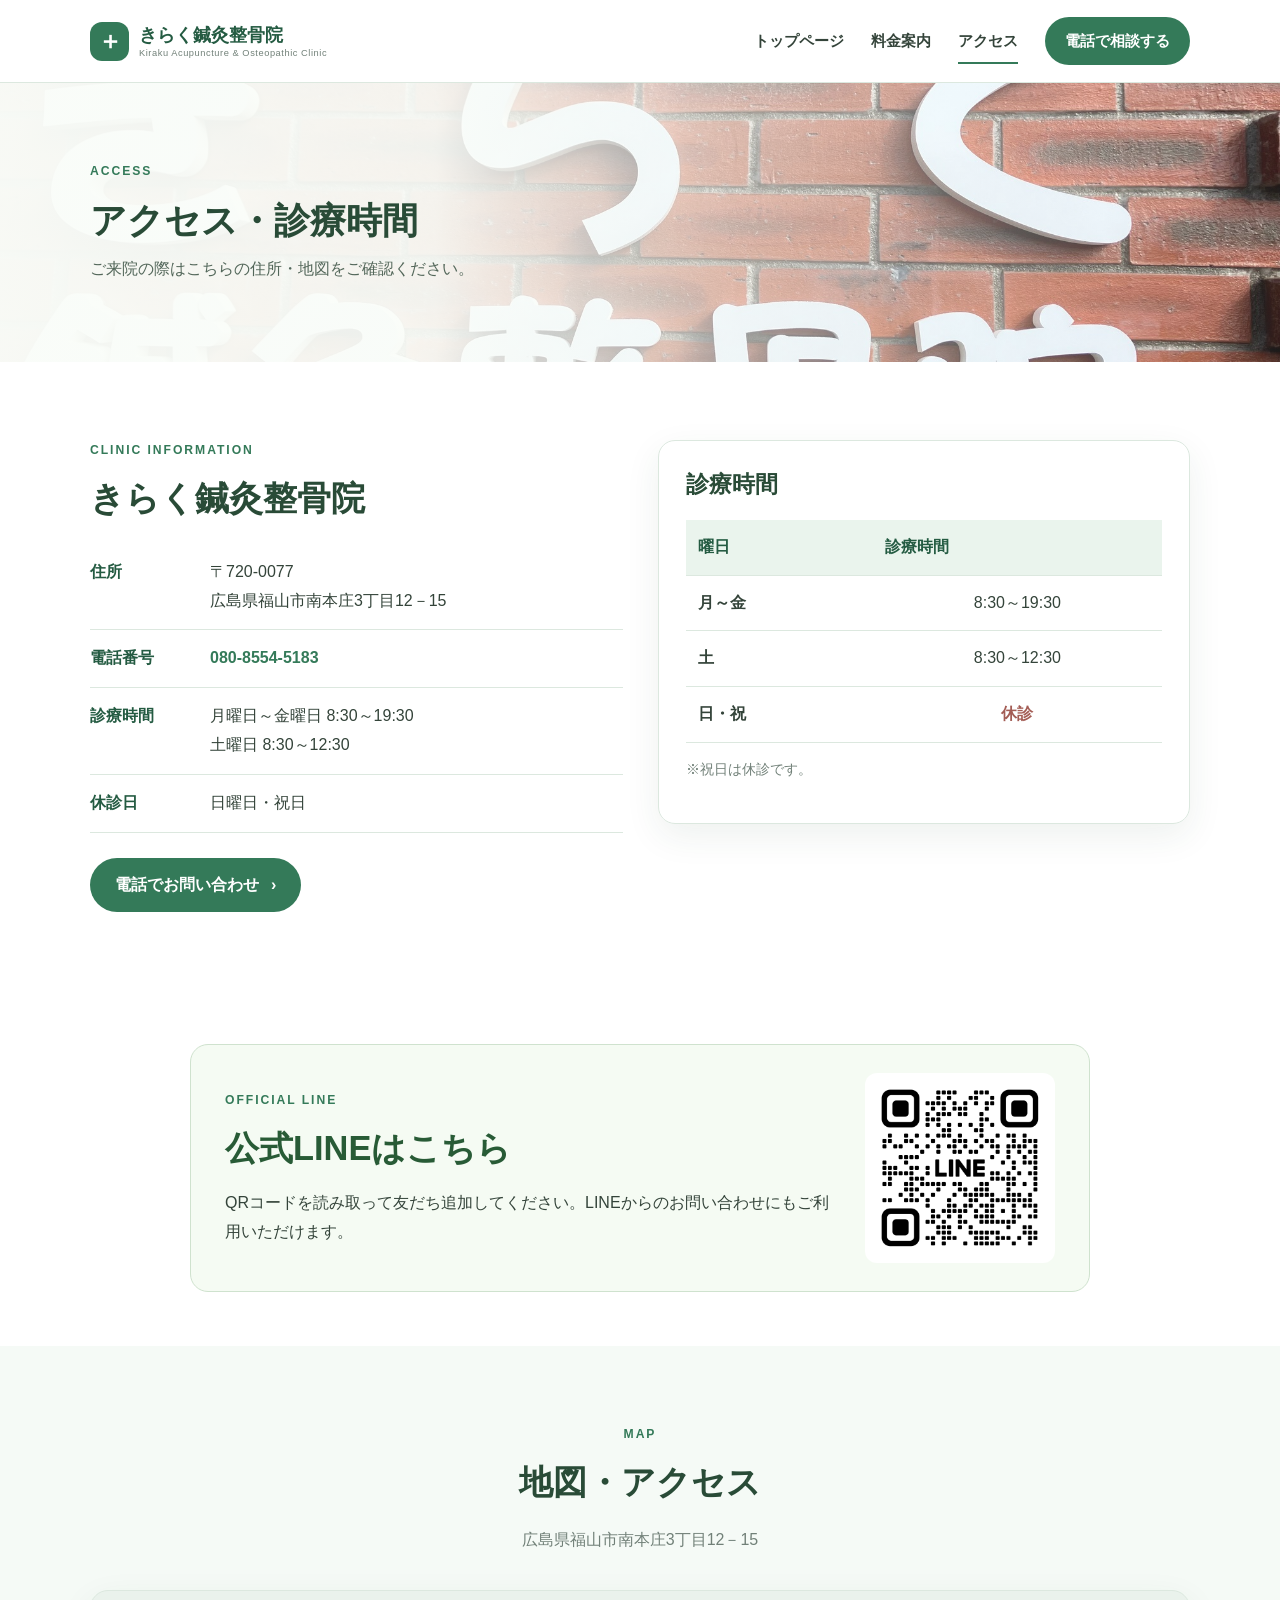
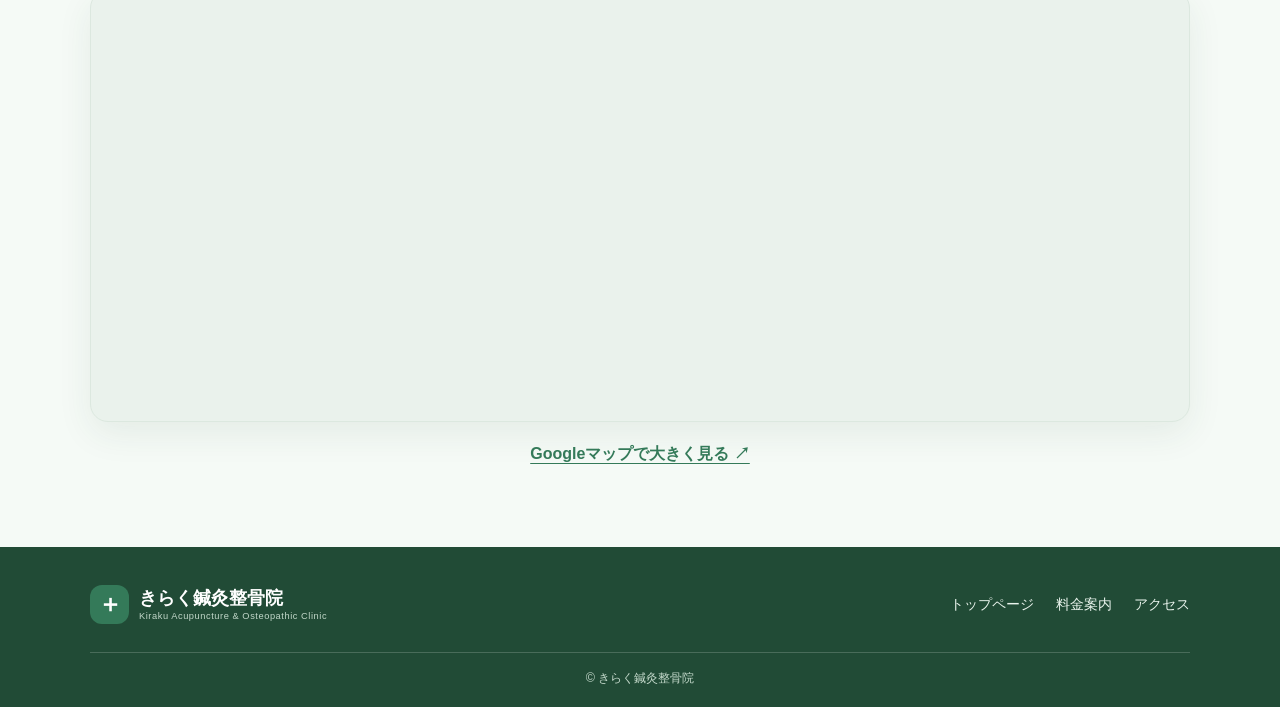
==== commit 9f6f9c64: "Add files via upload" ====
--- a/access.html
+++ b/access.html
@@ -14,7 +14,7 @@
   <nav id="global-nav" class="global-nav" aria-label="メインメニュー"><a href="index.html">トップページ</a><a href="price.html">料金案内</a><a class="active" href="access.html">アクセス</a><a class="nav-cta" href="tel:08085545183">電話で相談する</a></nav>
 </div></header>
 <main>
-  <section class="page-hero"><div class="container"><p class="section-label">ACCESS</p><h1>アクセス・診療時間</h1><p>ご来院の際はこちらの住所・地図をご確認ください。</p></div></section>
+  <section class="page-hero access-page-hero"><div class="container"><p class="section-label">ACCESS</p><h1>アクセス・診療時間</h1><p>ご来院の際はこちらの住所・地図をご確認ください。</p></div></section>
   <section class="section"><div class="container access-grid">
     <div class="access-info"><p class="section-label">CLINIC INFORMATION</p><h2>きらく鍼灸整骨院</h2>
       <dl class="info-list">
--- a/style.css
+++ b/style.css
@@ -28,3 +28,37 @@
 @media (max-width: 700px) {
   .hero { background-position: 58% center; padding: 76px 0 72px; }
 }
+
+
+/* Photo-backed section headers: clinic sign and waiting room */
+.access-page-hero {
+  position: relative;
+  isolation: isolate;
+  overflow: hidden;
+  text-align: left;
+  background: linear-gradient(90deg, rgba(250,253,249,.98) 0%, rgba(250,253,249,.94) 34%, rgba(250,253,249,.58) 58%, rgba(250,253,249,.10) 100%), url('./clinic-sign.jpeg') center 48% / cover no-repeat;
+  padding: 78px 0;
+}
+.access-page-hero .container { position: relative; z-index: 1; }
+.access-page-hero h1 { max-width: 560px; }
+.access-page-hero p:last-child { max-width: 520px; color: #53675a; }
+.features-section {
+  position: relative;
+  isolation: isolate;
+  background: linear-gradient(90deg, rgba(248,252,247,.96) 0%, rgba(248,252,247,.88) 42%, rgba(248,252,247,.62) 100%), url('./waiting-room.jpeg') center 52% / cover no-repeat;
+}
+.features-section .section-heading {
+  padding: 24px 28px;
+  border-radius: 18px;
+  background: rgba(255,255,255,.78);
+  backdrop-filter: blur(5px);
+}
+.features-section .feature-card {
+  background: rgba(255,255,255,.91);
+  backdrop-filter: blur(4px);
+}
+@media (max-width: 760px) {
+  .access-page-hero { padding: 52px 0; background-position: 58% center; background-image: linear-gradient(90deg, rgba(250,253,249,.96), rgba(250,253,249,.78)), url('./clinic-sign.jpeg'); }
+  .features-section { background-position: 62% center; background-image: linear-gradient(180deg, rgba(248,252,247,.91), rgba(248,252,247,.82)), url('./waiting-room.jpeg'); }
+  .features-section .section-heading { padding: 18px 14px; }
+}
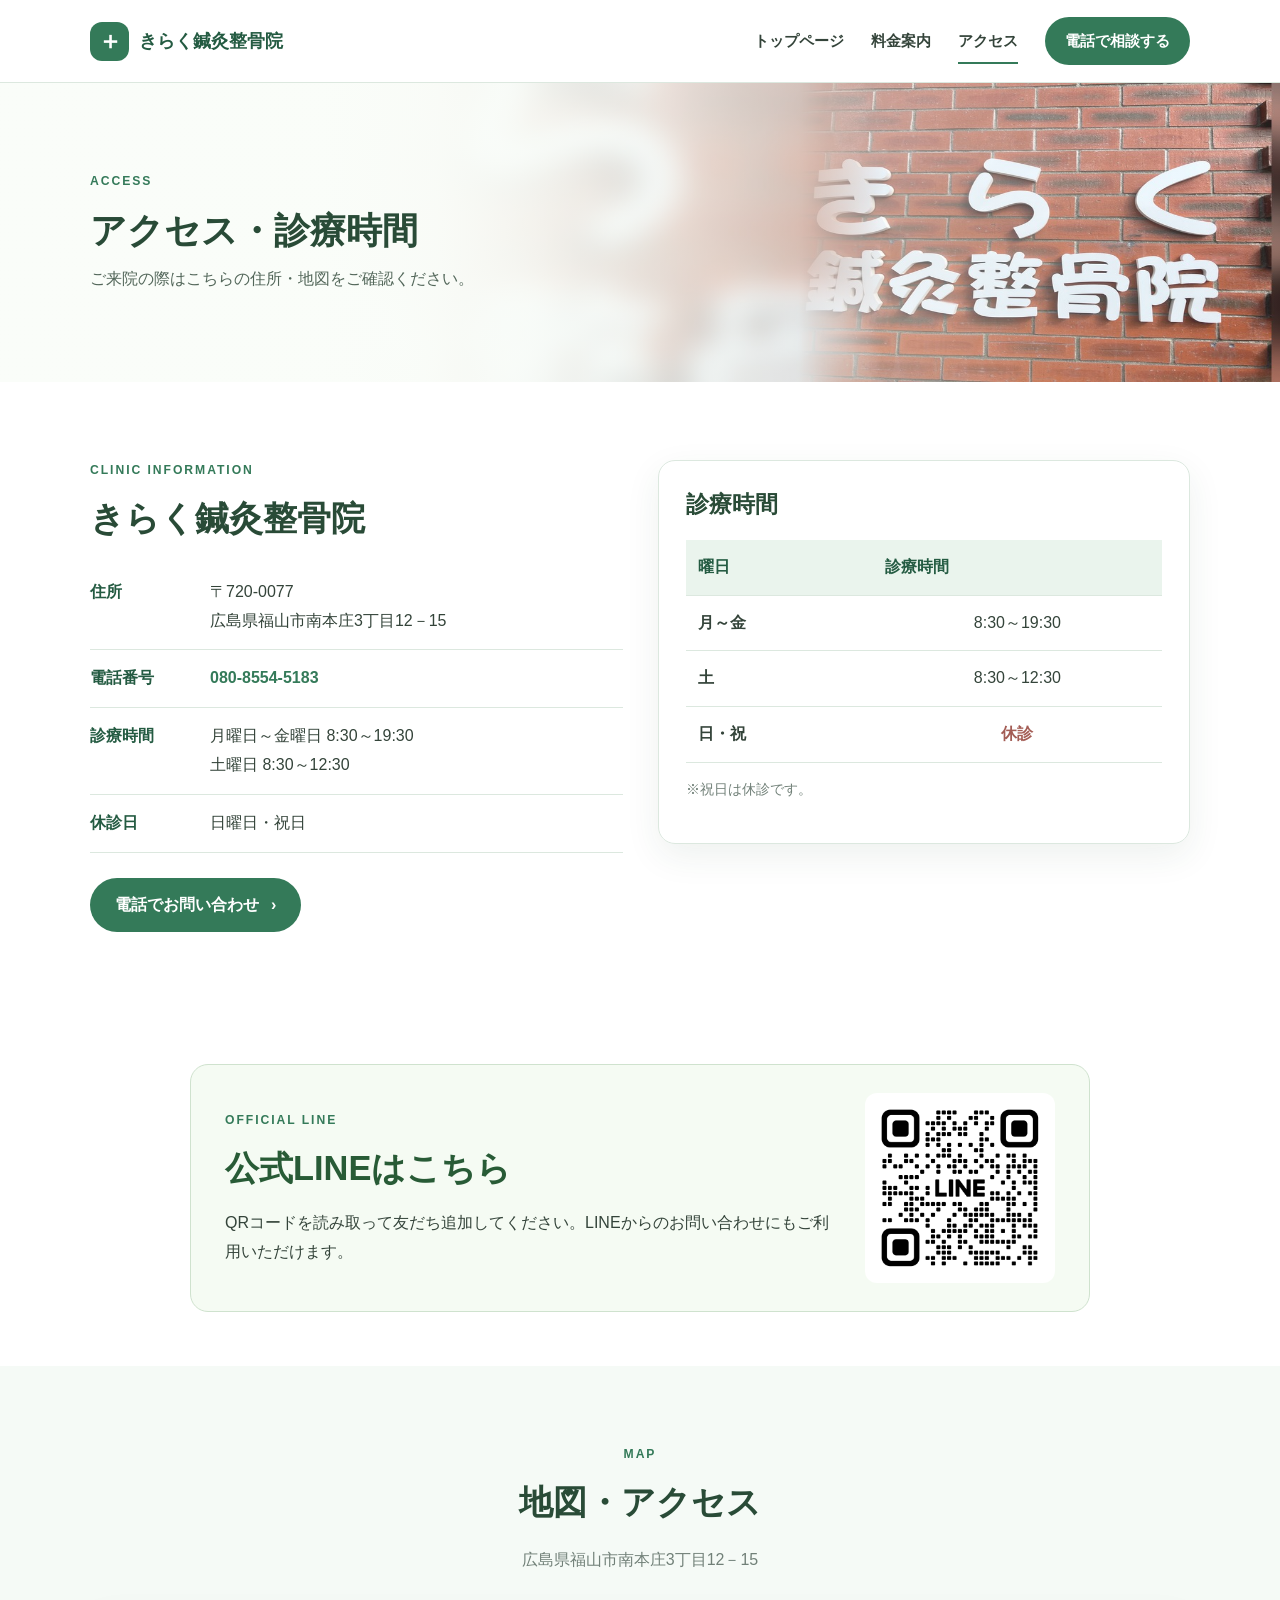
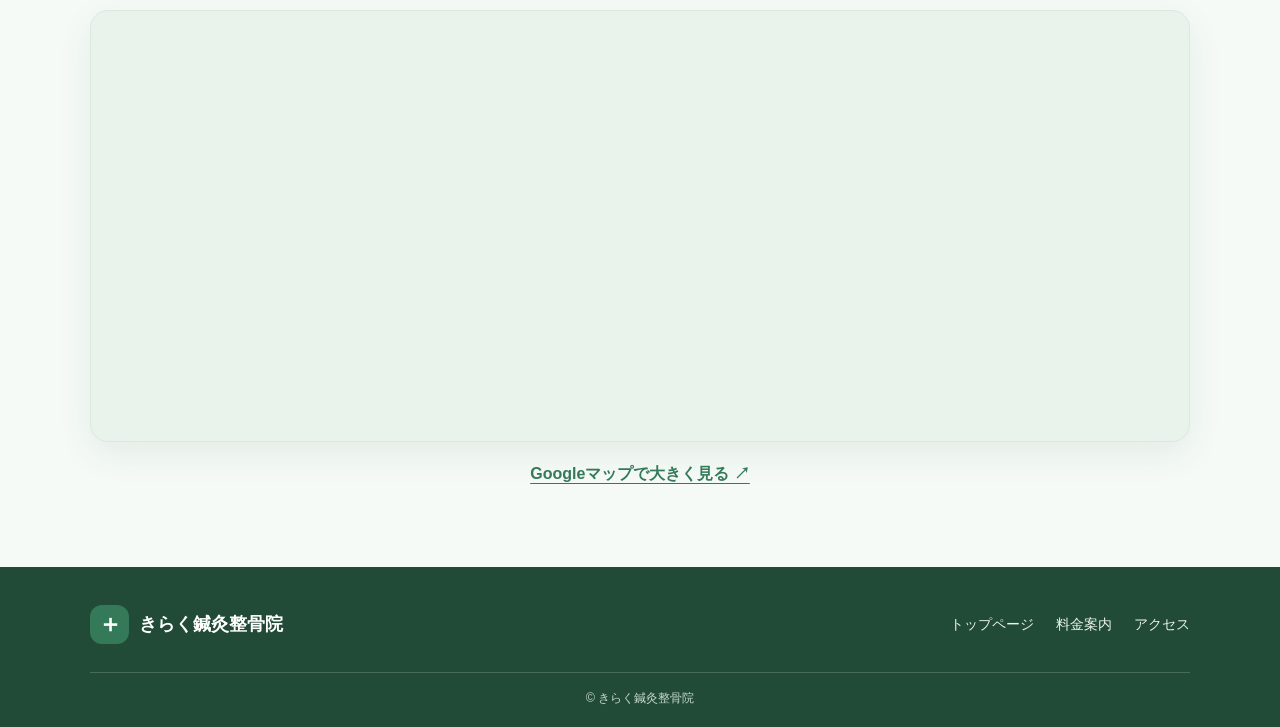
==== commit ffa066e2: "Add files via upload" ====
--- a/access.html
+++ b/access.html
@@ -9,7 +9,7 @@
 </head>
 <body>
 <header class="site-header"><div class="container header-inner">
-  <a class="logo" href="index.html"><span class="logo-mark">＋</span><span>きらく鍼灸整骨院<small>Kiraku Acupuncture &amp; Osteopathic Clinic</small></span></a>
+  <a class="logo" href="index.html"><span class="logo-mark">＋</span><span>きらく鍼灸整骨院</span></a>
   <button class="menu-toggle" aria-label="メニューを開く" aria-expanded="false" aria-controls="global-nav"><span></span><span></span><span></span></button>
   <nav id="global-nav" class="global-nav" aria-label="メインメニュー"><a href="index.html">トップページ</a><a href="price.html">料金案内</a><a class="active" href="access.html">アクセス</a><a class="nav-cta" href="tel:08085545183">電話で相談する</a></nav>
 </div></header>
@@ -47,6 +47,6 @@
     <div class="map-link-wrap"><a class="text-link" href="https://www.google.com/maps/search/?api=1&query=%E5%BA%83%E5%B3%B6%E7%9C%8C%E7%A6%8F%E5%B1%B1%E5%B8%82%E5%8D%97%E6%9C%AC%E5%BA%843%E4%B8%81%E7%9B%AE12-15" target="_blank" rel="noopener">Googleマップで大きく見る ↗</a></div>
   </div></section>
 </main>
-<footer class="site-footer"><div class="container footer-inner"><a class="logo footer-logo" href="index.html"><span class="logo-mark">＋</span><span>きらく鍼灸整骨院<small>Kiraku Acupuncture &amp; Osteopathic Clinic</small></span></a><nav class="footer-nav"><a href="index.html">トップページ</a><a href="price.html">料金案内</a><a href="access.html">アクセス</a></nav></div><div class="container copyright">© きらく鍼灸整骨院</div></footer>
+<footer class="site-footer"><div class="container footer-inner"><a class="logo footer-logo" href="index.html"><span class="logo-mark">＋</span><span>きらく鍼灸整骨院</span></a><nav class="footer-nav"><a href="index.html">トップページ</a><a href="price.html">料金案内</a><a href="access.html">アクセス</a></nav></div><div class="container copyright">© きらく鍼灸整骨院</div></footer>
 <script src="script.js"></script>
 </body></html>
--- a/style.css
+++ b/style.css
@@ -36,8 +36,8 @@
   isolation: isolate;
   overflow: hidden;
   text-align: left;
-  background: linear-gradient(90deg, rgba(250,253,249,.98) 0%, rgba(250,253,249,.94) 34%, rgba(250,253,249,.58) 58%, rgba(250,253,249,.10) 100%), url('./clinic-sign.jpeg') center 48% / cover no-repeat;
-  padding: 78px 0;
+  background: linear-gradient(90deg, rgba(250,253,249,.98) 0%, rgba(250,253,249,.94) 34%, rgba(250,253,249,.58) 58%, rgba(250,253,249,.10) 100%), url('./clinic-sign-banner.jpeg') center / 100% 100% no-repeat;
+  padding: 88px 0;
 }
 .access-page-hero .container { position: relative; z-index: 1; }
 .access-page-hero h1 { max-width: 560px; }
@@ -58,7 +58,153 @@
   backdrop-filter: blur(4px);
 }
 @media (max-width: 760px) {
-  .access-page-hero { padding: 52px 0; background-position: 58% center; background-image: linear-gradient(90deg, rgba(250,253,249,.96), rgba(250,253,249,.78)), url('./clinic-sign.jpeg'); }
+  .access-page-hero { padding: 52px 0; background-position: center; background-size: 100% 100%; background-image: url('./clinic-sign-banner.jpeg'); }
   .features-section { background-position: 62% center; background-image: linear-gradient(180deg, rgba(248,252,247,.91), rgba(248,252,247,.82)), url('./waiting-room.jpeg'); }
   .features-section .section-heading { padding: 18px 14px; }
 }
+
+
+/* Price page: supplied soft watercolor background from treatment details through phone contact */
+.price-details-section {
+  background-image: linear-gradient(rgba(255,255,255,.18), rgba(255,255,255,.18)), url('./施術料金ページ背景.jpg');
+  background-position: center top;
+  background-size: cover;
+  background-repeat: no-repeat;
+}
+.price-details-section .notice,
+.price-details-section .price-block,
+.price-details-section .center-action {
+  background-color: rgba(255,255,255,.88);
+  backdrop-filter: blur(3px);
+  border-radius: 16px;
+  box-shadow: 0 6px 24px rgba(55, 83, 65, .07);
+}
+.price-details-section .notice { border-color: rgba(196,218,201,.85); }
+.price-details-section .price-block { border-color: rgba(196,218,201,.85); }
+.price-details-section .center-action { margin-top: 22px; padding: 22px 18px; }
+@media (max-width: 760px) {
+  .price-details-section {
+    background-position: center top;
+    background-size: auto 100%;
+  }
+  .price-details-section .notice,
+  .price-details-section .price-block,
+  .price-details-section .center-action {
+    background-color: rgba(255,255,255,.92);
+  }
+}
+
+
+/* Director / staff introduction */
+.staff-section {
+  background: linear-gradient(180deg, #f5faf5 0%, #edf5ef 100%);
+}
+.staff-profile {
+  display: grid;
+  grid-template-columns: minmax(260px, .85fr) minmax(0, 1.15fr);
+  gap: 38px;
+  align-items: stretch;
+  max-width: 920px;
+  margin: 0 auto;
+  padding: 30px;
+  border: 1px solid #dce9de;
+  border-radius: 20px;
+  background: rgba(255,255,255,.94);
+  box-shadow: 0 10px 30px rgba(34,75,44,.08);
+}
+.staff-photo {
+  min-height: 330px;
+  overflow: hidden;
+  display: grid;
+  place-items: center;
+  border-radius: 15px;
+  background: linear-gradient(145deg, #e7f1e8, #f7f4e9);
+  border: 1px dashed #a9c5ad;
+}
+.staff-photo-placeholder {
+  display: flex;
+  flex-direction: column;
+  align-items: center;
+  gap: 10px;
+  color: #54765c;
+  text-align: center;
+}
+.staff-photo-icon {
+  display: grid;
+  place-items: center;
+  width: 64px;
+  height: 64px;
+  border-radius: 50%;
+  background: rgba(255,255,255,.8);
+  font-size: 2.2rem;
+  font-weight: 300;
+}
+.staff-photo-placeholder strong { font-size: 1.08rem; }
+.staff-photo-placeholder small { font-size: .82rem; color: #718675; }
+.staff-details { align-self: center; }
+.staff-role {
+  display: inline-block;
+  margin: 0 0 8px;
+  padding: 5px 14px;
+  border-radius: 999px;
+  background: #eaf3eb;
+  color: #315b3b;
+  font-size: .85rem;
+  font-weight: 700;
+}
+.staff-details h3 {
+  margin: 0 0 22px;
+  color: #294b37;
+  font-size: 1.55rem;
+}
+.staff-bio, .staff-message {
+  padding: 17px 0;
+  border-top: 1px solid #e2ebe3;
+}
+.staff-bio h4, .staff-message h4 {
+  margin: 0 0 8px;
+  color: #315b3b;
+  font-size: 1rem;
+}
+.staff-bio p, .staff-message p {
+  margin: 0;
+  color: #59695d;
+  line-height: 1.9;
+}
+@media (max-width: 760px) {
+  .staff-profile {
+    grid-template-columns: 1fr;
+    gap: 22px;
+    padding: 18px;
+  }
+  .staff-photo { min-height: 260px; }
+  .staff-details h3 { font-size: 1.35rem; }
+}
+
+
+/* Director qualifications */
+.staff-qualifications {
+  list-style: none;
+  display: flex;
+  flex-direction: column;
+  gap: 12px;
+  margin: 0;
+  padding: 0;
+}
+.staff-qualifications li {
+  position: relative;
+  padding: 12px 16px 12px 42px;
+  border: 1px solid #dce9de;
+  border-radius: 10px;
+  background: #f5faf5;
+  color: #315b3b;
+  font-weight: 700;
+  line-height: 1.5;
+}
+.staff-qualifications li::before {
+  content: "✓";
+  position: absolute;
+  left: 16px;
+  color: #6b9873;
+  font-weight: 700;
+}
